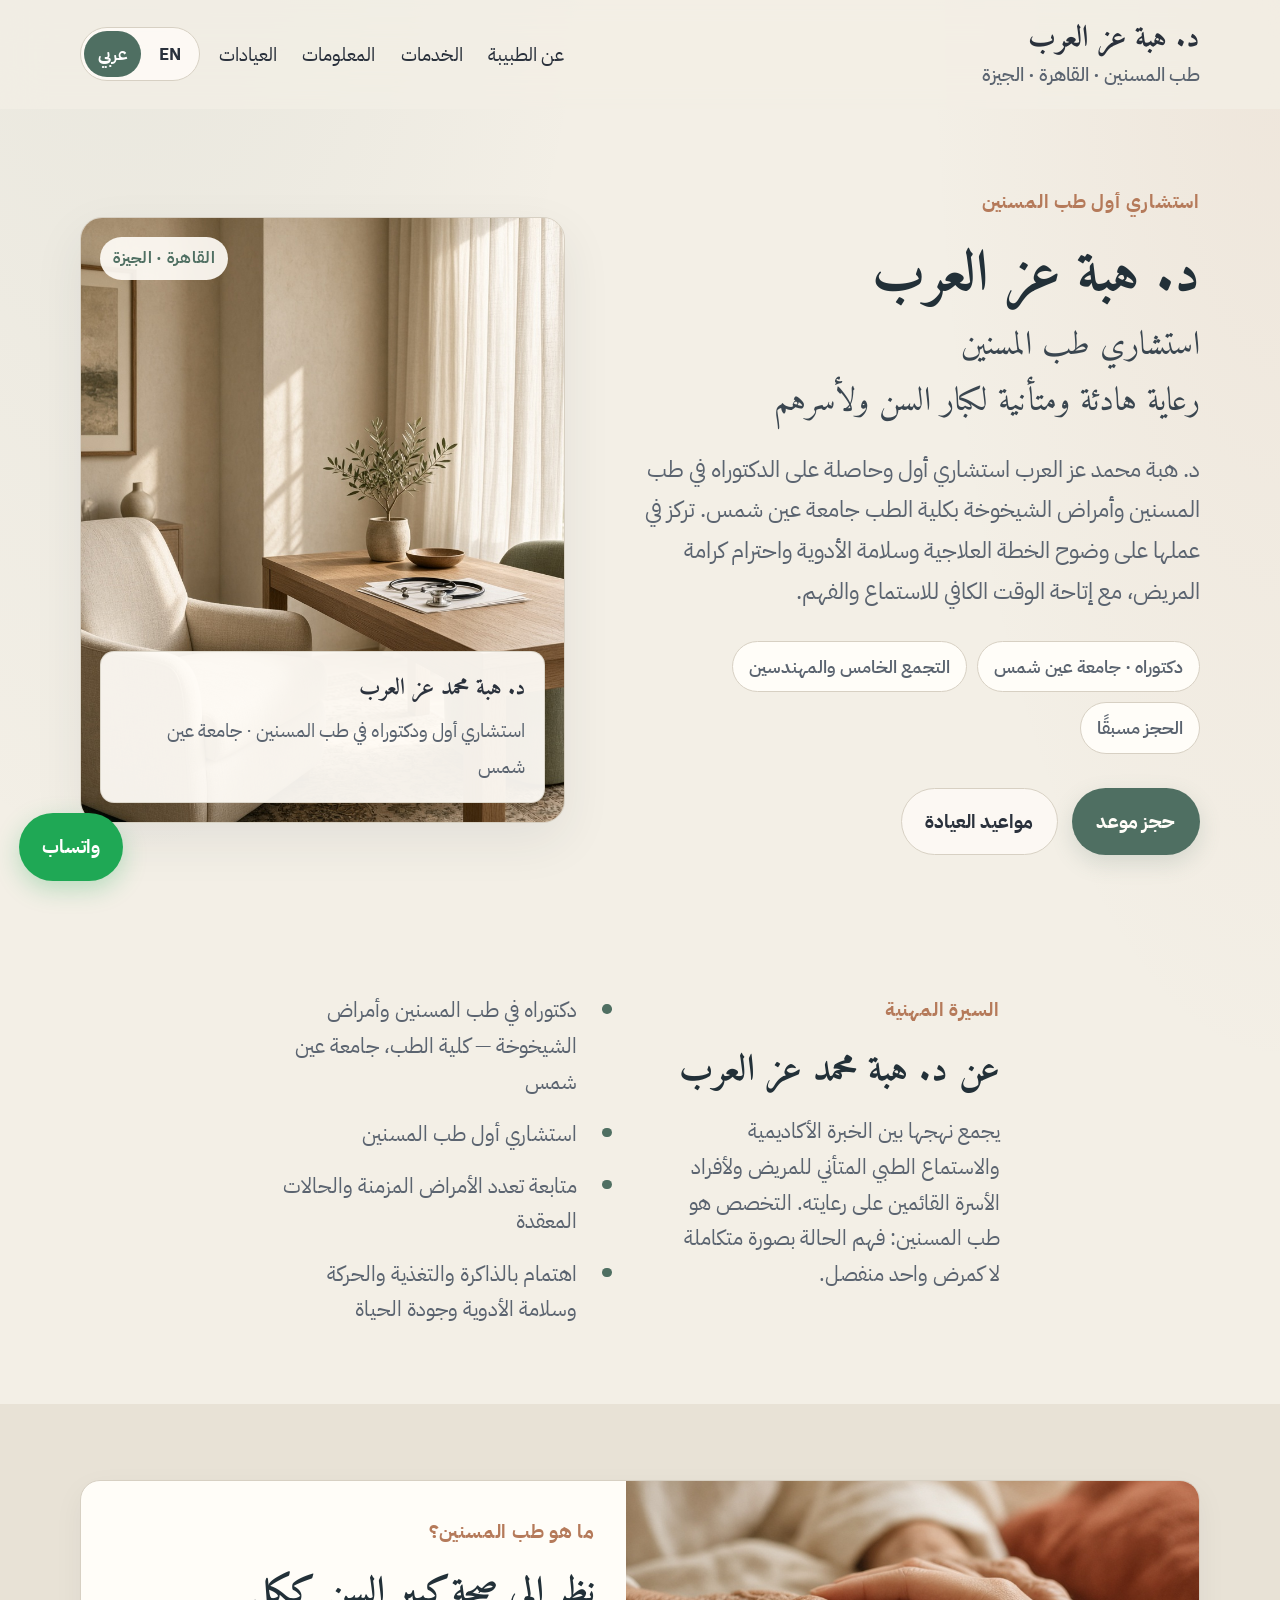
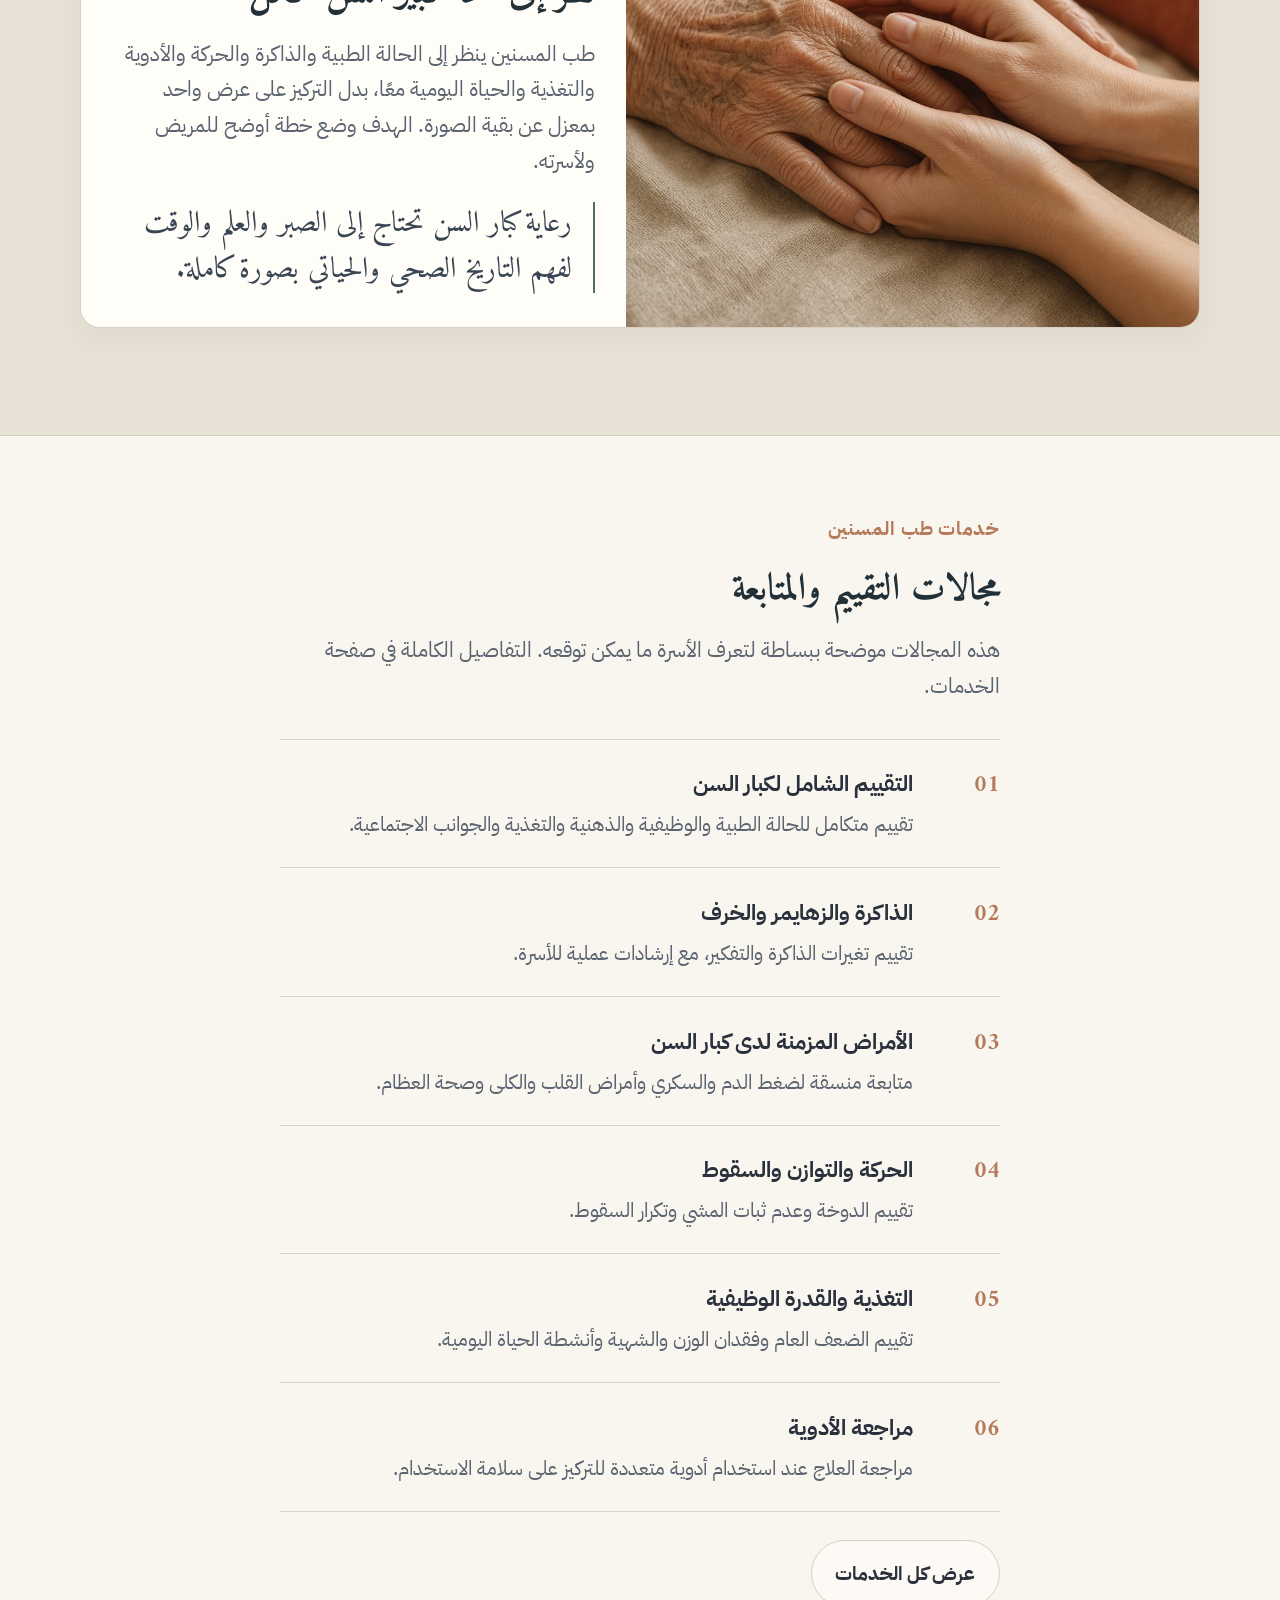
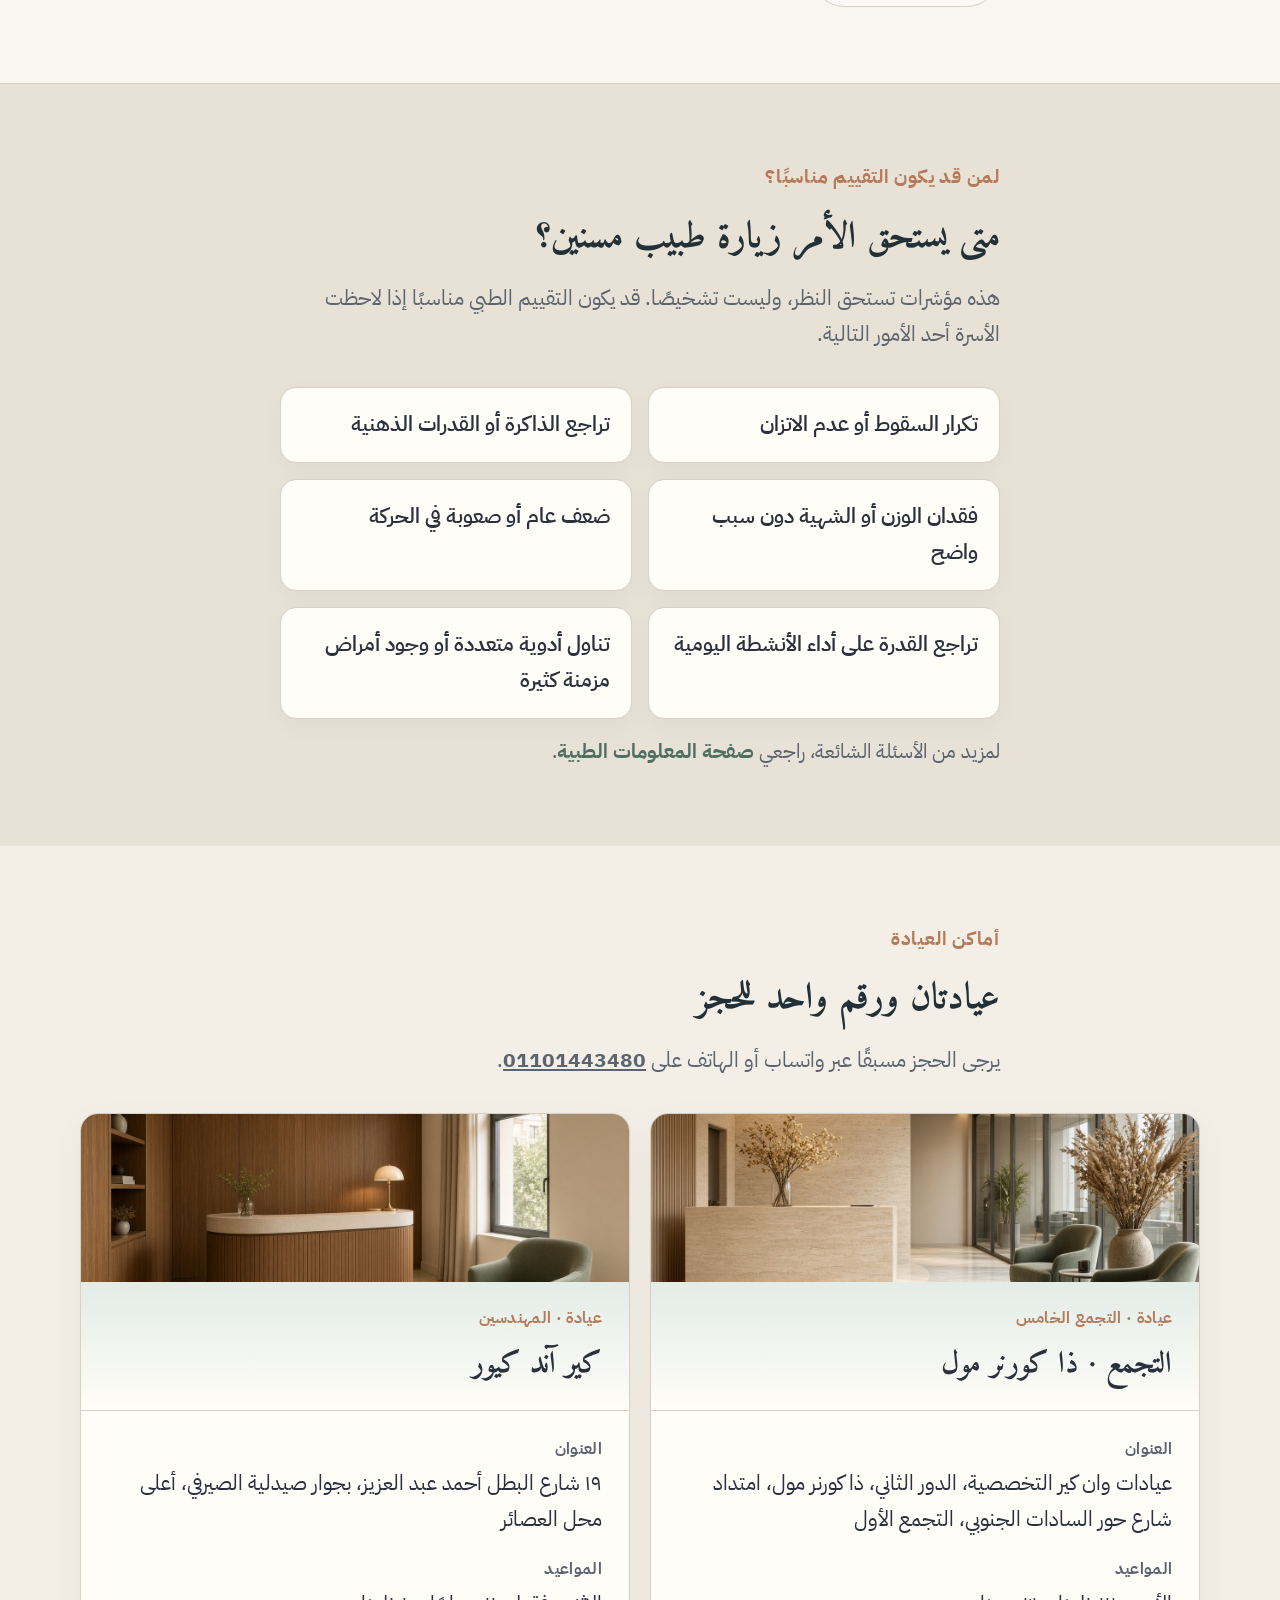
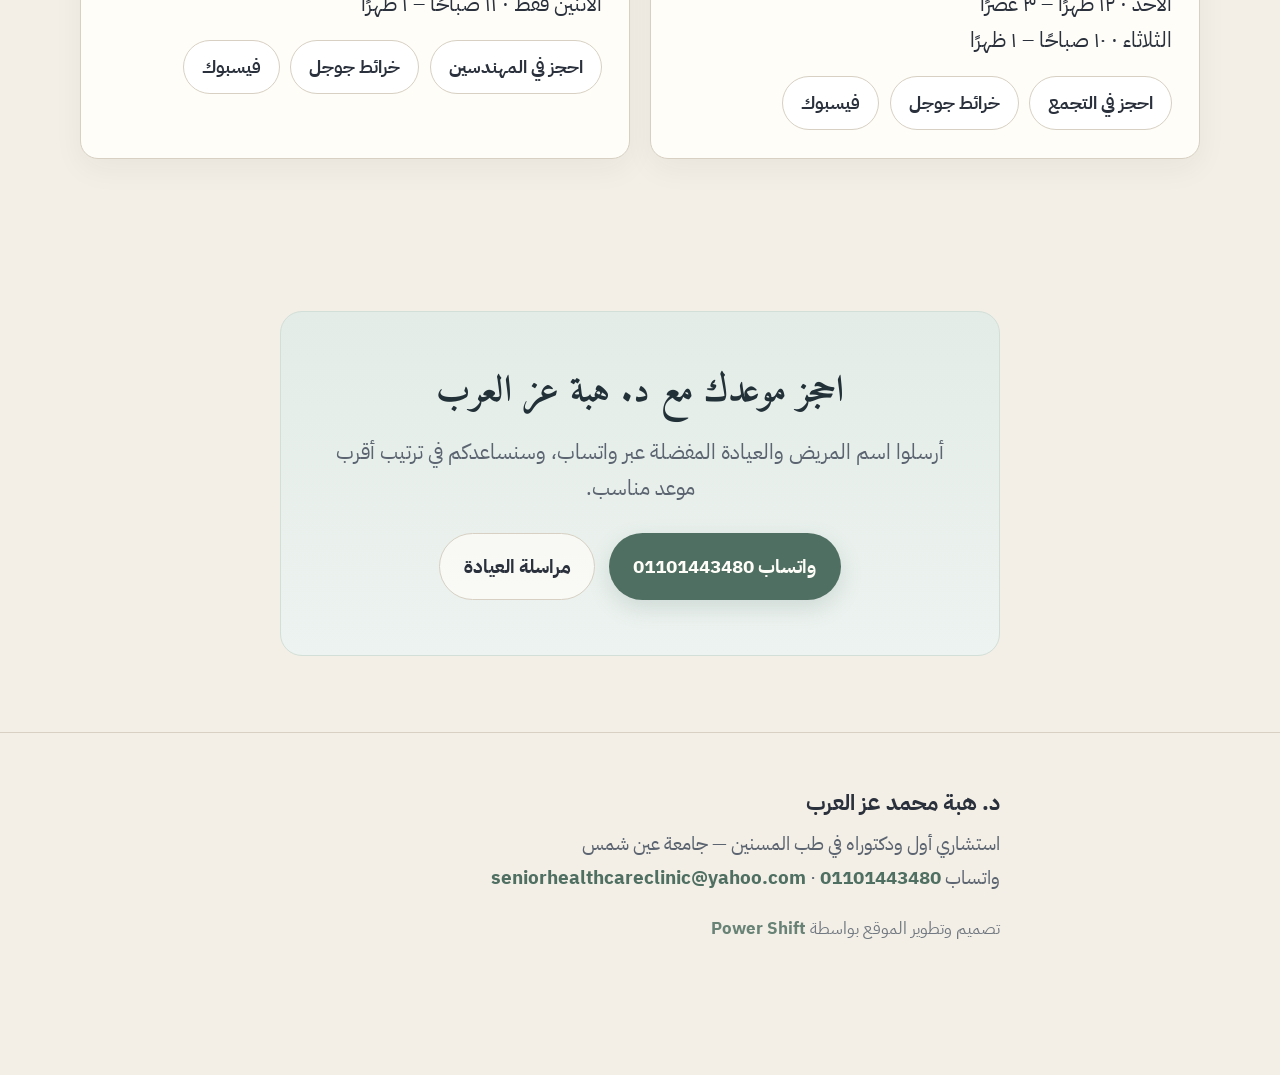
==== ar/index.html @ 5fad713e "Publish the bilingual clinic site as six crawlable pages. Arabic and English now have separate URLs," ====
<!DOCTYPE html>
<html lang="ar" dir="rtl">
<head>
  <meta charset="utf-8" />
  <meta name="viewport" content="width=device-width, initial-scale=1" />
  <meta name="theme-color" content="#F3EFE6" />
  <title>د. هبة عز العرب | استشاري طب المسنين</title>
  <meta name="description" content="د. هبة محمد عز العرب، استشاري أول طب المسنين وحاصلة على الدكتوراه من كلية الطب جامعة عين شمس. تقييم ورعاية لكبار السن في التجمع الخامس والمهندسين." />
  <meta name="author" content="د. هبة محمد عز العرب" />
  <meta name="robots" content="index, follow, max-image-preview:large" />
  <link rel="canonical" href="https://www.drhebaezz.com/ar/" />
  <link rel="alternate" hreflang="ar" href="https://www.drhebaezz.com/ar/" />
  <link rel="alternate" hreflang="en" href="https://www.drhebaezz.com/en/" />
  <link rel="alternate" hreflang="x-default" href="https://www.drhebaezz.com/ar/" />
  <link rel="icon" href="/favicon.svg" type="image/svg+xml" />
  <meta property="og:site_name" content="د. هبة عز العرب | طب المسنين" />
  <meta property="og:title" content="د. هبة عز العرب | استشاري طب المسنين" />
  <meta property="og:description" content="استشاري أول طب المسنين. عيادات في التجمع الخامس والمهندسين. الحجز عبر واتساب." />
  <meta property="og:type" content="profile" />
  <meta property="og:url" content="https://www.drhebaezz.com/ar/" />
  <meta property="og:image" content="https://www.drhebaezz.com/images/hero-consultation.jpg" />
  <meta property="og:image:alt" content="عيادة د. هبة عز العرب لطب المسنين" />
  <meta property="og:locale" content="ar_EG" />
  <meta property="og:locale:alternate" content="en_GB" />
  <meta name="twitter:card" content="summary_large_image" />
  <meta name="twitter:title" content="د. هبة عز العرب | استشاري طب المسنين" />
  <meta name="twitter:description" content="استشاري أول طب المسنين. عيادات في التجمع الخامس والمهندسين." />
  <meta name="twitter:image" content="https://www.drhebaezz.com/images/hero-consultation.jpg" />
  <link rel="preconnect" href="https://fonts.googleapis.com" />
  <link rel="preconnect" href="https://fonts.gstatic.com" crossorigin />
  <link href="https://fonts.googleapis.com/css2?family=Amiri:wght@400;700&family=Fraunces:opsz,wght@9..144,500;9..144,600&family=IBM+Plex+Sans+Arabic:wght@400;500;600;700&family=Source+Sans+3:wght@400;500;600;700&display=swap" rel="stylesheet" />
  <link rel="stylesheet" href="/css/styles.css" />
  <script type="application/ld+json">
  {
    "@context": "https://schema.org",
    "@graph": [
      {
        "@type": "WebSite",
        "@id": "https://www.drhebaezz.com/#website",
        "url": "https://www.drhebaezz.com/ar/",
        "name": "د. هبة محمد عز العرب",
        "inLanguage": "ar",
        "description": "الموقع الرسمي لد. هبة محمد عز العرب، استشاري أول طب المسنين."
      },
      {
        "@type": ["Person", "Physician"],
        "@id": "https://www.drhebaezz.com/#physician",
        "url": "https://www.drhebaezz.com/ar/",
        "name": "د. هبة محمد عز العرب",
        "alternateName": ["د. هبة عز العرب", "Dr. Heba Mohamed Ezz El-Arab"],
        "honorificPrefix": "د.",
        "jobTitle": "استشاري أول طب المسنين",
        "medicalSpecialty": "http://schema.org/Geriatric",
        "description": "استشاري أول وحاصلة على الدكتوراه في طب المسنين وأمراض الشيخوخة، كلية الطب جامعة عين شمس.",
        "email": "seniorhealthcareclinic@yahoo.com",
        "telephone": "+201101443480",
        "image": "https://www.drhebaezz.com/images/hero-consultation.jpg",
        "sameAs": ["https://www.facebook.com/share/1HqYyXqe9i/"],
        "alumniOf": { "@type": "CollegeOrUniversity", "name": "كلية الطب، جامعة عين شمس" },
        "worksFor": { "@id": "https://www.drhebaezz.com/#clinic" }
      },
      {
        "@type": "MedicalClinic",
        "@id": "https://www.drhebaezz.com/#clinic",
        "url": "https://www.drhebaezz.com/ar/",
        "name": "د. هبة محمد عز العرب — طب المسنين",
        "medicalSpecialty": "http://schema.org/Geriatric",
        "email": "seniorhealthcareclinic@yahoo.com",
        "telephone": "+201101443480",
        "image": "https://www.drhebaezz.com/images/hero-consultation.jpg",
        "employee": { "@id": "https://www.drhebaezz.com/#physician" },
        "address": [
          {
            "@type": "PostalAddress",
            "streetAddress": "عيادات وان كير التخصصية، الدور الثاني، ذا كورنر مول، امتداد شارع حور السادات الجنوبي، التجمع الأول",
            "addressLocality": "التجمع الخامس",
            "addressRegion": "القاهرة",
            "addressCountry": "EG"
          },
          {
            "@type": "PostalAddress",
            "streetAddress": "١٩ شارع البطل أحمد عبد العزيز",
            "addressLocality": "المهندسين",
            "addressRegion": "الجيزة",
            "addressCountry": "EG"
          }
        ]
      }
    ]
  }
  </script>
</head>
<body>
  <a class="skip" href="#main">تخطي إلى المحتوى</a>

  <header class="top">
    <div class="wrap top-inner">
      <a class="logo" href="/ar/">
        <strong class="logo-ar">د. هبة عز العرب</strong>
        <span class="logo-sub logo-sub-ar">طب المسنين · القاهرة · الجيزة</span>
      </a>
      <nav class="nav" id="site-nav" aria-label="التنقل الرئيسي">
        <a href="/ar/#about">عن الطبيبة</a>
        <a href="/ar/services/">الخدمات</a>
        <a href="/ar/resources/">المعلومات</a>
        <a href="/ar/#clinics">العيادات</a>
      </nav>
      <div class="header-tools">
        <div class="lang-switch" role="navigation" aria-label="اللغة">
          <a href="/en/" hreflang="en">EN</a>
          <a href="/ar/" hreflang="ar" aria-current="page">عربي</a>
        </div>
        <button class="nav-toggle" type="button" aria-expanded="false" aria-controls="site-nav" aria-label="القائمة">
          <span></span>
        </button>
      </div>
    </div>
  </header>

  <main id="main">
    <section class="hero" id="top">
      <div class="wrap hero-grid">
        <div class="hero-copy">
          <p class="kicker">استشاري أول طب المسنين</p>
          <h1>د. هبة عز العرب<span class="h1-sub">استشاري طب المسنين</span></h1>
          <p class="hero-tagline">رعاية هادئة ومتأنية لكبار السن ولأسرهم</p>
          <p class="lead">د. هبة محمد عز العرب استشاري أول وحاصلة على الدكتوراه في طب المسنين وأمراض الشيخوخة بكلية الطب جامعة عين شمس. تركز في عملها على وضوح الخطة العلاجية وسلامة الأدوية واحترام كرامة المريض، مع إتاحة الوقت الكافي للاستماع والفهم.</p>
          <ul class="hero-meta">
            <li>دكتوراه · جامعة عين شمس</li>
            <li>التجمع الخامس والمهندسين</li>
            <li>الحجز مسبقًا</li>
          </ul>
          <div class="actions">
            <a class="btn btn-primary" href="https://wa.me/201101443480" target="_blank" rel="noopener">حجز موعد</a>
            <a class="btn btn-secondary" href="/ar/#clinics">مواعيد العيادة</a>
          </div>
        </div>
        <figure class="hero-photo">
          <img src="/images/hero-consultation.jpg" width="900" height="1200" alt="غرفة استشارة هادئة في عيادة طب المسنين" />
          <span class="photo-badge">القاهرة · الجيزة</span>
          <figcaption>
            <strong>د. هبة محمد عز العرب</strong>
            <span>استشاري أول ودكتوراه في طب المسنين · جامعة عين شمس</span>
          </figcaption>
        </figure>
      </div>
    </section>

    <section id="about">
      <div class="narrow split">
        <div>
          <p class="kicker">السيرة المهنية</p>
          <h2>عن د. هبة محمد عز العرب</h2>
          <p class="intro">يجمع نهجها بين الخبرة الأكاديمية والاستماع الطبي المتأني للمريض ولأفراد الأسرة القائمين على رعايته. التخصص هو طب المسنين: فهم الحالة بصورة متكاملة لا كمرض واحد منفصل.</p>
        </div>
        <ul class="list-check">
          <li>دكتوراه في طب المسنين وأمراض الشيخوخة — كلية الطب، جامعة عين شمس</li>
          <li>استشاري أول طب المسنين</li>
          <li>متابعة تعدد الأمراض المزمنة والحالات المعقدة</li>
          <li>اهتمام بالذاكرة والتغذية والحركة وسلامة الأدوية وجودة الحياة</li>
        </ul>
      </div>
    </section>

    <section class="band" id="what-is">
      <div class="wrap">
        <div class="moment">
          <img src="/images/care-hands.jpg" width="1280" height="720" alt="يدان لكبير سن تُمسكان بعناية" />
          <div class="moment-copy">
            <p class="kicker">ما هو طب المسنين؟</p>
            <h2>نظر إلى صحة كبير السن ككل</h2>
            <p class="intro">طب المسنين ينظر إلى الحالة الطبية والذاكرة والحركة والأدوية والتغذية والحياة اليومية معًا، بدل التركيز على عرض واحد بمعزل عن بقية الصورة. الهدف وضع خطة أوضح للمريض ولأسرته.</p>
            <p class="pull">رعاية كبار السن تحتاج إلى الصبر والعلم والوقت لفهم التاريخ الصحي والحياتي بصورة كاملة.</p>
          </div>
        </div>
      </div>
    </section>

    <section class="paper-band" id="services">
      <div class="narrow">
        <p class="kicker">خدمات طب المسنين</p>
        <h2>مجالات التقييم والمتابعة</h2>
        <p class="intro">هذه المجالات موضحة ببساطة لتعرف الأسرة ما يمكن توقعه. التفاصيل الكاملة في صفحة الخدمات.</p>
        <div class="services">
          <a class="svc svc-link" href="/ar/services/#assessment">
            <div class="svc-n">01</div>
            <div>
              <h3>التقييم الشامل لكبار السن</h3>
              <p>تقييم متكامل للحالة الطبية والوظيفية والذهنية والتغذية والجوانب الاجتماعية.</p>
            </div>
          </a>
          <a class="svc svc-link" href="/ar/services/#memory">
            <div class="svc-n">02</div>
            <div>
              <h3>الذاكرة والزهايمر والخرف</h3>
              <p>تقييم تغيرات الذاكرة والتفكير، مع إرشادات عملية للأسرة.</p>
            </div>
          </a>
          <a class="svc svc-link" href="/ar/services/#chronic">
            <div class="svc-n">03</div>
            <div>
              <h3>الأمراض المزمنة لدى كبار السن</h3>
              <p>متابعة منسقة لضغط الدم والسكري وأمراض القلب والكلى وصحة العظام.</p>
            </div>
          </a>
          <a class="svc svc-link" href="/ar/services/#falls">
            <div class="svc-n">04</div>
            <div>
              <h3>الحركة والتوازن والسقوط</h3>
              <p>تقييم الدوخة وعدم ثبات المشي وتكرار السقوط.</p>
            </div>
          </a>
          <a class="svc svc-link" href="/ar/services/#nutrition">
            <div class="svc-n">05</div>
            <div>
              <h3>التغذية والقدرة الوظيفية</h3>
              <p>تقييم الضعف العام وفقدان الوزن والشهية وأنشطة الحياة اليومية.</p>
            </div>
          </a>
          <a class="svc svc-link" href="/ar/services/#medication">
            <div class="svc-n">06</div>
            <div>
              <h3>مراجعة الأدوية</h3>
              <p>مراجعة العلاج عند استخدام أدوية متعددة للتركيز على سلامة الاستخدام.</p>
            </div>
          </a>
        </div>
        <div class="actions" style="margin-top:1.5rem">
          <a class="btn btn-secondary" href="/ar/services/">عرض كل الخدمات</a>
        </div>
      </div>
    </section>

    <section class="band" id="who">
      <div class="narrow">
        <p class="kicker">لمن قد يكون التقييم مناسبًا؟</p>
        <h2>متى يستحق الأمر زيارة طبيب مسنين؟</h2>
        <p class="intro">هذه مؤشرات تستحق النظر، وليست تشخيصًا. قد يكون التقييم الطبي مناسبًا إذا لاحظت الأسرة أحد الأمور التالية.</p>
        <div class="signs">
          <div class="sign">تكرار السقوط أو عدم الاتزان</div>
          <div class="sign">تراجع الذاكرة أو القدرات الذهنية</div>
          <div class="sign">فقدان الوزن أو الشهية دون سبب واضح</div>
          <div class="sign">ضعف عام أو صعوبة في الحركة</div>
          <div class="sign">تراجع القدرة على أداء الأنشطة اليومية</div>
          <div class="sign">تناول أدوية متعددة أو وجود أمراض مزمنة كثيرة</div>
        </div>
        <p class="inline-note">لمزيد من الأسئلة الشائعة، راجعي <a href="/ar/resources/">صفحة المعلومات الطبية</a>.</p>
      </div>
    </section>

    <section id="clinics">
      <div class="wrap">
        <div class="narrow" style="margin-bottom:1.75rem">
          <p class="kicker">أماكن العيادة</p>
          <h2>عيادتان ورقم واحد للحجز</h2>
          <p class="intro">يرجى الحجز مسبقًا عبر واتساب أو الهاتف على <strong><a href="tel:+201101443480">01101443480</a></strong>.</p>
        </div>
        <div class="clinics">
          <article class="clinic">
            <div class="clinic-photo">
              <img src="/images/clinic-newcairo.jpg" width="1280" height="720" alt="عيادة التجمع الخامس" />
            </div>
            <div class="clinic-head">
              <p class="where">عيادة · التجمع الخامس</p>
              <h3>التجمع · ذا كورنر مول</h3>
            </div>
            <div class="clinic-body">
              <p class="label">العنوان</p>
              <p class="val">عيادات وان كير التخصصية، الدور الثاني، ذا كورنر مول، امتداد شارع حور السادات الجنوبي، التجمع الأول</p>
              <p class="label">المواعيد</p>
              <p class="val">الأحد · ١٢ ظهرًا – ٣ عصرًا<br>الثلاثاء · ١٠ صباحًا – ١ ظهرًا</p>
              <div class="clinic-links">
                <a href="https://wa.me/201101443480?text=%D9%85%D8%B1%D8%AD%D8%A8%D8%A7%D9%8B%20%D8%AF.%20%D9%87%D8%A8%D8%A9%D8%8C%20%D8%A3%D8%B1%D8%BA%D8%A8%20%D9%81%D9%8A%20%D8%A7%D9%84%D8%AD%D8%AC%D8%B2%20%D9%81%D9%8A%20%D8%B9%D9%8A%D8%A7%D8%AF%D8%A9%20%D8%A7%D9%84%D8%AA%D8%AC%D9%85%D8%B9." target="_blank" rel="noopener">احجز في التجمع</a>
                <a href="https://maps.app.goo.gl/hovAf8HHcQadCJvp6?g_st=awb" target="_blank" rel="noopener">خرائط جوجل</a>
                <a href="https://www.facebook.com/share/1HqYyXqe9i/" target="_blank" rel="noopener">فيسبوك</a>
              </div>
            </div>
          </article>
          <article class="clinic">
            <div class="clinic-photo">
              <img src="/images/clinic-mohandessin.jpg" width="1280" height="720" alt="عيادة المهندسين" />
            </div>
            <div class="clinic-head">
              <p class="where">عيادة · المهندسين</p>
              <h3>كير آند كيور</h3>
            </div>
            <div class="clinic-body">
              <p class="label">العنوان</p>
              <p class="val">١٩ شارع البطل أحمد عبد العزيز، بجوار صيدلية الصيرفي، أعلى محل العصائر</p>
              <p class="label">المواعيد</p>
              <p class="val">الاثنين فقط · ١١ صباحًا – ١ ظهرًا</p>
              <div class="clinic-links">
                <a href="https://wa.me/201101443480?text=%D9%85%D8%B1%D8%AD%D8%A8%D8%A7%D9%8B%20%D8%AF.%20%D9%87%D8%A8%D8%A9%D8%8C%20%D8%A3%D8%B1%D8%BA%D8%A8%20%D9%81%D9%8A%20%D8%A7%D9%84%D8%AD%D8%AC%D8%B2%20%D9%81%D9%8A%20%D8%B9%D9%8A%D8%A7%D8%AF%D8%A9%20%D8%A7%D9%84%D9%85%D9%87%D9%86%D8%AF%D8%B3%D9%8A%D9%86." target="_blank" rel="noopener">احجز في المهندسين</a>
                <a href="https://maps.app.goo.gl/E9ochEvF8QmbEfkg7?g_st=awb" target="_blank" rel="noopener">خرائط جوجل</a>
                <a href="https://www.facebook.com/share/1HqYyXqe9i/" target="_blank" rel="noopener">فيسبوك</a>
              </div>
            </div>
          </article>
        </div>
      </div>
    </section>

    <section>
      <div class="narrow">
        <div class="cta">
          <h2>احجز موعدك مع د. هبة عز العرب</h2>
          <p>أرسلوا اسم المريض والعيادة المفضلة عبر واتساب، وسنساعدكم في ترتيب أقرب موعد مناسب.</p>
          <div class="actions">
            <a class="btn btn-primary" href="https://wa.me/201101443480" target="_blank" rel="noopener">واتساب 01101443480</a>
            <a class="btn btn-secondary" href="mailto:seniorhealthcareclinic@yahoo.com">مراسلة العيادة</a>
          </div>
        </div>
      </div>
    </section>
  </main>

  <footer class="footer">
    <div class="narrow">
      <strong>د. هبة محمد عز العرب</strong>
      <span>استشاري أول ودكتوراه في طب المسنين — جامعة عين شمس</span><br />
      واتساب <a href="tel:+201101443480">01101443480</a>
      · <a href="mailto:seniorhealthcareclinic@yahoo.com">seniorhealthcareclinic@yahoo.com</a>
      <p class="ps">تصميم وتطوير الموقع بواسطة <a href="https://www.powershift.space" target="_blank" rel="noopener">Power Shift</a></p>
    </div>
  </footer>

  <a class="wa" href="https://wa.me/201101443480" target="_blank" rel="noopener">واتساب</a>
  <script src="/js/site.js"></script>
</body>
</html>
---- css/styles.css ----
:root {
  --bg: #f3efe6;
  --bg-2: #e8e2d6;
  --paper: #fffdf8;
  --ink: #2a313c;
  --muted: #5b6470;
  --line: #d7d0c3;
  --accent: #4f6f62;
  --accent-deep: #3d5850;
  --accent-soft: #e3ece7;
  --warm: #b57a5a;
  --warm-soft: #f3e6dc;
  --shadow: 0 18px 50px rgba(42, 49, 60, 0.08);
  --max: 720px;
  --wide: 1120px;
  --font: "Source Sans 3", "IBM Plex Sans Arabic", system-ui, sans-serif;
  --serif: "Fraunces", "Amiri", Georgia, serif;
  --radius: 22px;
}

html[lang="ar"] {
  --font: "IBM Plex Sans Arabic", "Source Sans 3", system-ui, sans-serif;
  --serif: "Amiri", "Fraunces", Georgia, serif;
}

*,
*::before,
*::after { box-sizing: border-box; }

html {
  scroll-behavior: smooth;
  scroll-padding-top: 108px;
  font-size: 118.75%;
}

@media (prefers-reduced-motion: reduce) {
  html { scroll-behavior: auto; }
  *, *::before, *::after {
    animation: none !important;
    transition: none !important;
  }
}

:focus-visible {
  outline: 3px solid var(--warm);
  outline-offset: 3px;
}

body {
  margin: 0;
  font-family: var(--font);
  color: var(--ink);
  background:
    radial-gradient(ellipse 80% 50% at 10% -10%, rgba(79, 111, 98, 0.09), transparent 50%),
    radial-gradient(ellipse 60% 40% at 100% 0%, rgba(181, 122, 90, 0.08), transparent 46%),
    var(--bg);
  line-height: 1.75;
  font-size: 1.08rem;
  -webkit-font-smoothing: antialiased;
}

html[dir="rtl"] body { text-align: right; }

a { color: inherit; }
img { max-width: 100%; display: block; }
button, summary { font: inherit; }

.skip {
  position: absolute;
  inset-inline-start: 1rem;
  top: -4rem;
  z-index: 80;
  background: var(--accent);
  color: var(--paper);
  padding: 0.7rem 1rem;
  border-radius: 999px;
  text-decoration: none;
}
.skip:focus { top: 1rem; }

.wrap {
  width: min(var(--wide), calc(100% - 2.5rem));
  margin-inline: auto;
}
.narrow {
  width: min(var(--max), calc(100% - 2.5rem));
  margin-inline: auto;
}

html[dir="ltr"] .t-ar,
html[dir="rtl"] .t-en { display: none !important; }

.top {
  position: sticky;
  top: 0;
  z-index: 40;
  background: rgba(243, 239, 230, 0.78);
  backdrop-filter: blur(20px) saturate(1.2);
  border-bottom: 1px solid transparent;
  transition: background 0.25s ease, border-color 0.25s ease, box-shadow 0.25s ease;
}
.top.is-scrolled {
  background: rgba(243, 239, 230, 0.94);
  border-bottom-color: rgba(79, 111, 98, 0.16);
  box-shadow: 0 10px 30px rgba(42, 49, 60, 0.06);
}

.top-inner {
  display: flex;
  align-items: center;
  gap: 1rem;
  min-height: 5.7rem;
  padding-block: 0.7rem;
}

.logo {
  display: flex;
  flex-direction: column;
  justify-content: center;
  align-items: flex-start;
  gap: 0.08rem;
  text-decoration: none;
  min-width: 0;
  flex: 1 1 auto;
  line-height: 1.2;
  text-align: start;
}

.logo-en,
.logo-ar,
.logo-sub {
  display: block;
  white-space: nowrap;
  overflow: hidden;
  text-overflow: ellipsis;
  max-width: 100%;
}

.logo-en {
  order: 1;
  font-family: "Fraunces", Georgia, serif;
  font-size: clamp(1.16rem, 2.15vw, 1.52rem);
  font-weight: 600;
  letter-spacing: -0.02em;
  color: var(--ink);
}

.logo-ar {
  order: 2;
  font-family: "Amiri", Georgia, serif;
  font-size: clamp(1.26rem, 2.35vw, 1.66rem);
  font-weight: 700;
  letter-spacing: 0;
  line-height: 1.35;
  color: var(--ink);
}

.logo-sub {
  color: var(--muted);
  font-weight: 500;
}

.logo-sub-en {
  order: 3;
  font-family: "Source Sans 3", system-ui, sans-serif;
  font-size: clamp(0.84rem, 1.45vw, 0.98rem);
  margin-top: 0.18rem;
}

.logo-sub-ar {
  order: 4;
  font-family: "IBM Plex Sans Arabic", "Source Sans 3", system-ui, sans-serif;
  font-size: clamp(0.88rem, 1.5vw, 1.02rem);
  line-height: 1.45;
}

.nav {
  display: flex;
  align-items: center;
  gap: 1.35rem;
  margin-inline-start: auto;
}

.nav a {
  position: relative;
  text-decoration: none;
  font-size: 1rem;
  padding-block: 0.2rem;
  transition: color 0.22s ease;
}
.nav a::after {
  content: "";
  position: absolute;
  inset-inline: 0;
  bottom: -0.35rem;
  height: 2px;
  background: var(--accent);
  transform: scaleX(0);
  transform-origin: center;
  transition: transform 0.22s ease;
}
.nav a:hover,
.nav a:focus-visible { color: var(--ink); }
.nav a:hover::after,
.nav a:focus-visible::after { transform: scaleX(1); }

.header-tools {
  display: flex;
  align-items: center;
  gap: 0.65rem;
  flex-shrink: 0;
}

.lang-switch {
  display: flex;
  gap: 0.15rem;
  padding: 0.18rem;
  border: 1px solid var(--line);
  background: rgba(255, 253, 248, 0.8);
  border-radius: 999px;
}

.lang-switch a,
.lang-switch button {
  border: 0;
  background: transparent;
  color: var(--ink);
  border-radius: 999px;
  min-width: 2.7rem;
  min-height: 2.4rem;
  padding: 0.35rem 0.7rem;
  font-weight: 700;
  font-size: 0.88rem;
  cursor: pointer;
  text-decoration: none;
  display: inline-flex;
  align-items: center;
  justify-content: center;
  transition: background 0.2s ease, color 0.2s ease, transform 0.2s ease;
}

.lang-switch a[aria-current="page"],
.lang-switch button[aria-pressed="true"] {
  background: var(--accent);
  color: white;
}

.nav a.is-current { color: var(--accent-deep); }
.nav a.is-current::after { transform: scaleX(1); }

.book,
.btn {
  display: inline-flex;
  align-items: center;
  justify-content: center;
  text-decoration: none;
  font-weight: 650;
  font-size: 1.02rem;
  padding: 0.82rem 1.25rem;
  border-radius: 999px;
  border: 1px solid transparent;
  min-height: 48px;
  transition: transform 0.22s ease, background 0.22s ease, box-shadow 0.22s ease, border-color 0.22s ease;
}

.book,
.btn-primary {
  background: var(--accent);
  color: var(--paper);
  box-shadow: 0 8px 22px rgba(79, 111, 98, 0.18);
}
.book:hover,
.btn-primary:hover {
  background: var(--accent-deep);
  transform: translateY(-2px);
  box-shadow: 0 12px 28px rgba(79, 111, 98, 0.22);
}

.btn-secondary {
  background: rgba(255, 253, 248, 0.7);
  color: var(--ink);
  border-color: var(--line);
}
.btn-secondary:hover {
  border-color: var(--accent);
  transform: translateY(-2px);
}

.nav-toggle {
  display: none;
  width: 2.5rem;
  height: 2.5rem;
  border: 1px solid var(--line);
  border-radius: 10px;
  background: var(--paper);
  cursor: pointer;
  padding: 0;
}
.nav-toggle span,
.nav-toggle span::before,
.nav-toggle span::after {
  display: block;
  width: 1.05rem;
  height: 2px;
  background: var(--ink);
  margin-inline: auto;
  position: relative;
}
.nav-toggle span::before,
.nav-toggle span::after {
  content: "";
  position: absolute;
  inset-inline-start: 0;
}
.nav-toggle span::before { top: -6px; }
.nav-toggle span::after { top: 6px; }

.hero { padding: 4rem 0 3.25rem; }

.hero-grid {
  display: grid;
  gap: 2.5rem;
  align-items: center;
}

@media (min-width: 920px) {
  .hero-grid { grid-template-columns: 1.08fr 0.92fr; gap: 3.5rem; }
}

.kicker {
  font-size: 0.9rem;
  letter-spacing: 0.1em;
  text-transform: uppercase;
  color: var(--warm);
  font-weight: 700;
  margin: 0 0 1rem;
}

html[lang="ar"] .kicker {
  letter-spacing: 0.04em;
  font-size: 1.02rem;
}

.hero h1 {
  font-family: var(--serif);
  font-size: clamp(2.2rem, 4.5vw, 3.25rem);
  font-weight: 600;
  line-height: 1.2;
  letter-spacing: -0.03em;
  margin: 0 0 0.55rem;
  color: #223038;
}

html[lang="ar"] .hero h1 {
  letter-spacing: 0;
  line-height: 1.35;
}

.h1-sub {
  display: block;
  margin-top: 0.35rem;
  font-size: 0.58em;
  font-weight: 500;
  letter-spacing: 0;
  color: #3a4650;
}

.page-hero { padding: 2.4rem 0 1.4rem; }
.page-hero h1 { margin-bottom: 0.85rem; }
.crumbs {
  font-size: 0.95rem;
  color: var(--muted);
  margin: 0 0 1.1rem;
}
.crumbs a {
  color: var(--accent);
  font-weight: 650;
  text-decoration: none;
}
.crumbs span { color: var(--ink); }

.service-block {
  padding: 2.1rem 0;
  border-bottom: 1px solid var(--line);
}
.service-block:last-of-type { border-bottom: 0; }
.service-block h2 {
  font-size: clamp(1.45rem, 2.4vw, 1.95rem);
}
.service-block .actions { margin-top: 1.15rem; }
.inline-note {
  margin: 0.85rem 0 0;
  color: var(--muted);
  font-size: 1.04rem;
}
.inline-note a {
  color: var(--accent);
  font-weight: 650;
  text-decoration: none;
}

.svc-link {
  text-decoration: none;
  color: inherit;
}
.svc-link:hover h3 { color: var(--accent-deep); }

.hero-tagline {
  font-family: var(--serif);
  font-size: clamp(1.35rem, 2.6vw, 1.75rem);
  font-weight: 500;
  line-height: 1.4;
  letter-spacing: -0.02em;
  margin: 0 0 1.15rem;
  color: #3a4650;
}

html[lang="ar"] .hero-tagline {
  letter-spacing: 0;
  line-height: 1.5;
}

.visually-hidden {
  position: absolute;
  width: 1px;
  height: 1px;
  padding: 0;
  margin: -1px;
  overflow: hidden;
  clip: rect(0, 0, 0, 0);
  white-space: nowrap;
  border: 0;
}

.lead {
  font-size: 1.22rem;
  color: var(--muted);
  margin: 0 0 1.5rem;
  font-weight: 400;
  max-width: 40rem;
}

.hero-meta {
  display: flex;
  flex-wrap: wrap;
  gap: 0.5rem;
  margin: 0 0 1.8rem;
  padding: 0;
  list-style: none;
}

.hero-meta li {
  font-size: 0.95rem;
  color: var(--muted);
  background: var(--paper);
  border: 1px solid var(--line);
  padding: 0.48rem 0.85rem;
  border-radius: 999px;
  font-weight: 600;
}

.actions { display: flex; flex-wrap: wrap; gap: 0.7rem; }

.hero-photo {
  position: relative;
  margin: 0;
  border-radius: var(--radius);
  overflow: hidden;
  border: 1px solid var(--line);
  box-shadow: var(--shadow);
  aspect-ratio: 4 / 5;
  background: var(--bg-2);
}
.hero-photo img {
  width: 100%;
  height: 100%;
  object-fit: cover;
  transform: scale(1.02);
  transition: transform 1.1s ease;
}
.hero-photo:hover img { transform: scale(1.07); }
.photo-badge {
  position: absolute;
  top: 1rem;
  inset-inline-end: 1rem;
  font-size: 0.84rem;
  letter-spacing: 0.08em;
  text-transform: uppercase;
  background: rgba(255, 252, 247, 0.92);
  color: var(--accent);
  border-radius: 999px;
  padding: 0.4rem 0.7rem;
  font-weight: 700;
}
html[lang="ar"] .photo-badge { letter-spacing: 0.02em; }
.hero-photo figcaption {
  position: absolute;
  inset-inline: 1rem;
  bottom: 1rem;
  background: rgba(255, 252, 247, 0.94);
  border: 1px solid rgba(216, 210, 198, 0.8);
  border-radius: 14px;
  padding: 0.9rem 1rem;
}
.hero-photo figcaption strong {
  display: block;
  font-family: var(--serif);
  font-size: 1.22rem;
  margin-bottom: 0.2rem;
}
.hero-photo figcaption span {
  color: var(--muted);
  font-size: 1.02rem;
}

.moment {
  display: grid;
  gap: 0;
  border-radius: 20px;
  overflow: hidden;
  border: 1px solid var(--line);
  background: var(--paper);
  margin-bottom: 1.6rem;
  box-shadow: 0 10px 30px rgba(42, 49, 60, 0.05);
}
@media (min-width: 800px) {
  .moment { grid-template-columns: 1.05fr 1fr; }
}
.moment img {
  width: 100%;
  height: 100%;
  object-fit: cover;
  min-height: 280px;
  transition: transform 1.1s ease;
}
.moment:hover img { transform: scale(1.04); }
.moment-copy {
  padding: 1.8rem 1.65rem;
  display: flex;
  flex-direction: column;
  justify-content: center;
}
.moment-copy .intro { margin-bottom: 0; }
.moment-copy .pull { margin-top: 1.15rem; }

.clinic-photo {
  height: 168px;
  overflow: hidden;
  background: var(--bg-2);
}
.clinic-photo img {
  width: 100%;
  height: 100%;
  object-fit: cover;
  transition: transform 0.8s ease;
}
.clinic:hover .clinic-photo img { transform: scale(1.06); }

section { padding: 4rem 0; }
.band { background: var(--bg-2); }
.paper-band {
  background: rgba(255, 253, 248, 0.55);
  border-block: 1px solid var(--line);
}

h2 {
  font-family: var(--serif);
  font-size: clamp(1.78rem, 2.9vw, 2.35rem);
  font-weight: 600;
  letter-spacing: -0.02em;
  margin: 0 0 0.85rem;
  color: #223038;
}

html[lang="ar"] h2 { letter-spacing: 0; line-height: 1.4; }

.intro {
  color: var(--muted);
  max-width: 38rem;
  margin: 0 0 1.8rem;
}

.pull {
  font-family: var(--serif);
  font-size: clamp(1.32rem, 2.3vw, 1.68rem);
  line-height: 1.55;
  color: #3a4554;
  margin: 1.4rem 0 0;
  padding-inline-start: 1.1rem;
  border-inline-start: 2px solid var(--accent);
  font-weight: 500;
}

.split {
  display: grid;
  gap: 2rem;
}
@media (min-width: 800px) {
  .split {
    grid-template-columns: 1fr 1fr;
    gap: 3rem;
    align-items: start;
  }
}

.list-check {
  list-style: none;
  margin: 0;
  padding: 0;
  display: grid;
  gap: 0.85rem;
}
.list-check li {
  display: grid;
  grid-template-columns: 1.1rem 1fr;
  gap: 0.7rem;
  color: var(--muted);
}
.list-check li::before {
  content: "";
  width: 0.5rem;
  height: 0.5rem;
  margin-top: 0.6rem;
  border-radius: 50%;
  background: var(--accent);
}

.signs {
  display: grid;
  gap: 0.85rem;
  margin-top: 1.75rem;
}
@media (min-width: 720px) {
  .signs { grid-template-columns: 1fr 1fr; }
}

.sign {
  background: var(--paper);
  border: 1px solid var(--line);
  border-radius: 16px;
  padding: 1rem 1.1rem;
  color: var(--ink);
  font-size: 1.08rem;
  font-weight: 550;
  box-shadow: 0 8px 24px rgba(42, 49, 60, 0.04);
  transition: transform 0.25s ease, border-color 0.25s ease, box-shadow 0.25s ease;
}
.sign:hover {
  transform: translateY(-3px);
  border-color: rgba(79, 111, 98, 0.35);
  box-shadow: 0 14px 32px rgba(42, 49, 60, 0.08);
}

.services { display: grid; gap: 0; border-top: 1px solid var(--line); }
.svc {
  display: grid;
  gap: 0.3rem;
  padding: 1.3rem 0;
  border-bottom: 1px solid var(--line);
  transition: padding-inline-start 0.25s ease;
}
@media (min-width: 700px) {
  .svc { grid-template-columns: 3.4rem 1fr; gap: 1.2rem; align-items: start; }
}
.svc:hover { padding-inline-start: 0.4rem; }
.svc-n {
  font-family: var(--serif);
  color: var(--warm);
  font-size: 1.28rem;
  font-weight: 600;
}
.svc h3 {
  margin: 0 0 0.2rem;
  font-size: 1.18rem;
  font-family: var(--font);
}
.svc p {
  margin: 0;
  color: var(--muted);
  font-size: 1.06rem;
}

.clinics {
  display: grid;
  gap: 1.1rem;
}
@media (min-width: 800px) {
  .clinics { grid-template-columns: 1fr 1fr; }
}

.clinic {
  background: var(--paper);
  border: 1px solid var(--line);
  border-radius: 18px;
  overflow: hidden;
  box-shadow: 0 10px 30px rgba(42, 49, 60, 0.05);
  transition: transform 0.3s ease, box-shadow 0.3s ease;
}
.clinic:hover {
  transform: translateY(-4px);
  box-shadow: 0 18px 40px rgba(42, 49, 60, 0.1);
}

.clinic-head {
  padding: 1.2rem 1.4rem 1rem;
  background:
    linear-gradient(180deg, var(--accent-soft), rgba(255, 253, 248, 0));
  border-bottom: 1px solid var(--line);
}

.clinic .where {
  font-size: 0.86rem;
  letter-spacing: 0.08em;
  text-transform: uppercase;
  color: var(--warm);
  font-weight: 700;
  margin: 0 0 0.3rem;
}
html[lang="ar"] .clinic .where { letter-spacing: 0.02em; }

.clinic h3 {
  font-family: var(--serif);
  font-size: 1.58rem;
  margin: 0;
}

.clinic-body { padding: 1.25rem 1.4rem 1.45rem; }
.clinic .label {
  font-size: 0.86rem;
  color: var(--muted);
  margin: 0 0 0.15rem;
  text-transform: uppercase;
  letter-spacing: 0.05em;
  font-weight: 700;
}
html[lang="ar"] .clinic .label { letter-spacing: 0.02em; }
.clinic .val {
  margin: 0 0 0.9rem;
  font-size: 1.08rem;
}

.clinic-links {
  display: flex;
  flex-wrap: wrap;
  gap: 0.55rem;
}
.clinic-links a {
  display: inline-flex;
  align-items: center;
  justify-content: center;
  gap: 0.4rem;
  min-height: 48px;
  padding: 0.55rem 0.95rem;
  border: 1px solid var(--line);
  border-radius: 999px;
  background: #fff;
  color: var(--ink);
  font-size: 0.95rem;
  font-weight: 700;
  text-decoration: none;
  transition: transform 0.2s ease, border-color 0.2s ease, background 0.2s ease;
}
.clinic-links a:hover {
  border-color: var(--accent);
  transform: translateY(-1px);
  background: var(--accent-soft);
}

.reasons {
  display: grid;
  gap: 1.35rem;
}
@media (min-width: 800px) {
  .reasons { grid-template-columns: 1fr 1fr; gap: 1.6rem 2.4rem; }
}
.reason {
  padding: 0.2rem 0;
  transition: transform 0.25s ease;
}
.reason:hover { transform: translateX(4px); }
html[dir="rtl"] .reason:hover { transform: translateX(-4px); }
.reason h3 { margin: 0 0 0.3rem; font-size: 1.16rem; }
.reason p { margin: 0; color: var(--muted); font-size: 1.06rem; }

.faq { display: grid; gap: 0.55rem; }
.faq details {
  background: var(--paper);
  border: 1px solid var(--line);
  border-radius: 14px;
  transition: border-color 0.2s ease, box-shadow 0.2s ease;
}
.faq details[open] {
  border-color: rgba(79, 111, 98, 0.35);
  box-shadow: 0 10px 24px rgba(42, 49, 60, 0.05);
}
.faq summary {
  cursor: pointer;
  list-style: none;
  padding: 1.05rem 1.15rem;
  font-weight: 650;
  font-size: 1.08rem;
  display: flex;
  justify-content: space-between;
  gap: 1rem;
  min-height: 48px;
  align-items: center;
  transition: color 0.2s ease;
}
.faq summary::-webkit-details-marker { display: none; }
.faq summary::after {
  content: "+";
  color: var(--accent);
  font-weight: 400;
  transition: transform 0.25s ease;
}
.faq details[open] summary::after {
  content: "–";
  transform: rotate(180deg);
}
.faq .a {
  padding: 0 1.15rem 1.15rem;
  color: var(--muted);
  font-size: 1.06rem;
}

.cta {
  text-align: center;
  padding: 2.9rem 1.5rem;
  background: linear-gradient(180deg, var(--accent-soft), #edf3f0);
  border-radius: 22px;
  border: 1px solid #d2dfd8;
}
.cta .actions { justify-content: center; }
.cta p {
  margin: 0 auto 1.4rem;
  color: var(--muted);
  max-width: 32rem;
}

.footer {
  padding: 2.6rem 0 6rem;
  border-top: 1px solid var(--line);
  color: var(--muted);
  font-size: 1.02rem;
}
.footer strong {
  color: var(--ink);
  display: block;
  margin-bottom: 0.25rem;
  font-size: 1.18rem;
}
.footer a { color: var(--accent); font-weight: 650; text-decoration: none; }
.footer .ps { margin-top: 1rem; font-size: 0.9rem; opacity: 0.85; }

.wa {
  position: fixed;
  inset-inline-end: 1rem;
  bottom: calc(1rem + env(safe-area-inset-bottom));
  z-index: 30;
  background: #1fa855;
  color: #fff;
  text-decoration: none;
  font-weight: 700;
  font-size: 1.02rem;
  padding: 0.9rem 1.2rem;
  border-radius: 999px;
  box-shadow: 0 8px 24px rgba(31, 168, 85, 0.28);
  transition: transform 0.22s ease, box-shadow 0.22s ease;
  animation: wa-soft 3s ease-in-out infinite;
}
.wa:hover {
  transform: translateY(-3px);
  box-shadow: 0 14px 28px rgba(31, 168, 85, 0.38);
}

@media (max-width: 860px) {
  .header-tools { gap: 0.4rem; }
  .lang-switch { padding: 0.12rem; }
  .lang-switch a,
  .lang-switch button {
    min-width: 2.35rem;
    min-height: 2.2rem;
    padding: 0.28rem 0.48rem;
    font-size: 0.82rem;
  }
  .nav-toggle {
    width: 2.3rem;
    height: 2.3rem;
  }
  .nav-toggle { display: grid; place-items: center; }
  .nav {
    display: none;
    position: absolute;
    inset-inline: 0;
    top: 100%;
    background: rgba(243, 239, 230, 0.98);
    border-bottom: 1px solid var(--line);
    padding: 0.6rem 1.25rem 1rem;
    flex-direction: column;
    align-items: stretch;
    gap: 0;
  }
  .nav.is-open { display: flex; }
  .nav a {
    padding: 0.75rem 0;
    border-bottom: 1px solid var(--line);
  }
  .top { position: sticky; }
  .top-inner { position: relative; }
  .header-tools { margin-inline-start: auto; }
  .hero { padding: 2.3rem 0 2rem; }
  .wrap, .narrow { width: min(100% - 1.35rem, var(--wide)); }
  .clinic-links { display: grid; grid-template-columns: 1fr 1fr; }
}

@media (max-width: 520px) {
  .logo-en { font-size: 1.02rem; }
  .logo-ar { font-size: 1.12rem; }
  .logo-sub-en { font-size: 0.76rem; }
  .logo-sub-ar { font-size: 0.8rem; }
  .actions .btn { width: 100%; }
  .clinic-links { grid-template-columns: 1fr; }
  .signs { grid-template-columns: 1fr; }
}

@keyframes rise {
  from { opacity: 0; transform: translateY(12px); }
  to { opacity: 1; transform: none; }
}
@keyframes wa-soft {
  0%, 100% { box-shadow: 0 8px 24px rgba(31, 168, 85, 0.28); }
  50% { box-shadow: 0 8px 28px rgba(31, 168, 85, 0.42); }
}

.hero-copy > * {
  animation: rise 0.5s cubic-bezier(0.22, 1, 0.36, 1) both;
}
.hero-copy > *:nth-child(1) { animation-delay: 0.02s; }
.hero-copy > *:nth-child(2) { animation-delay: 0.06s; }
.hero-copy > *:nth-child(3) { animation-delay: 0.1s; }
.hero-copy > *:nth-child(4) { animation-delay: 0.14s; }
.hero-copy > *:nth-child(5) { animation-delay: 0.18s; }
.hero-photo { animation: rise 0.55s 0.08s cubic-bezier(0.22, 1, 0.36, 1) both; }

.reveal {
  opacity: 0;
  transform: translateY(14px);
  transition: opacity 0.5s cubic-bezier(0.22, 1, 0.36, 1), transform 0.5s cubic-bezier(0.22, 1, 0.36, 1);
}
.reveal.is-in {
  opacity: 1;
  transform: none;
}
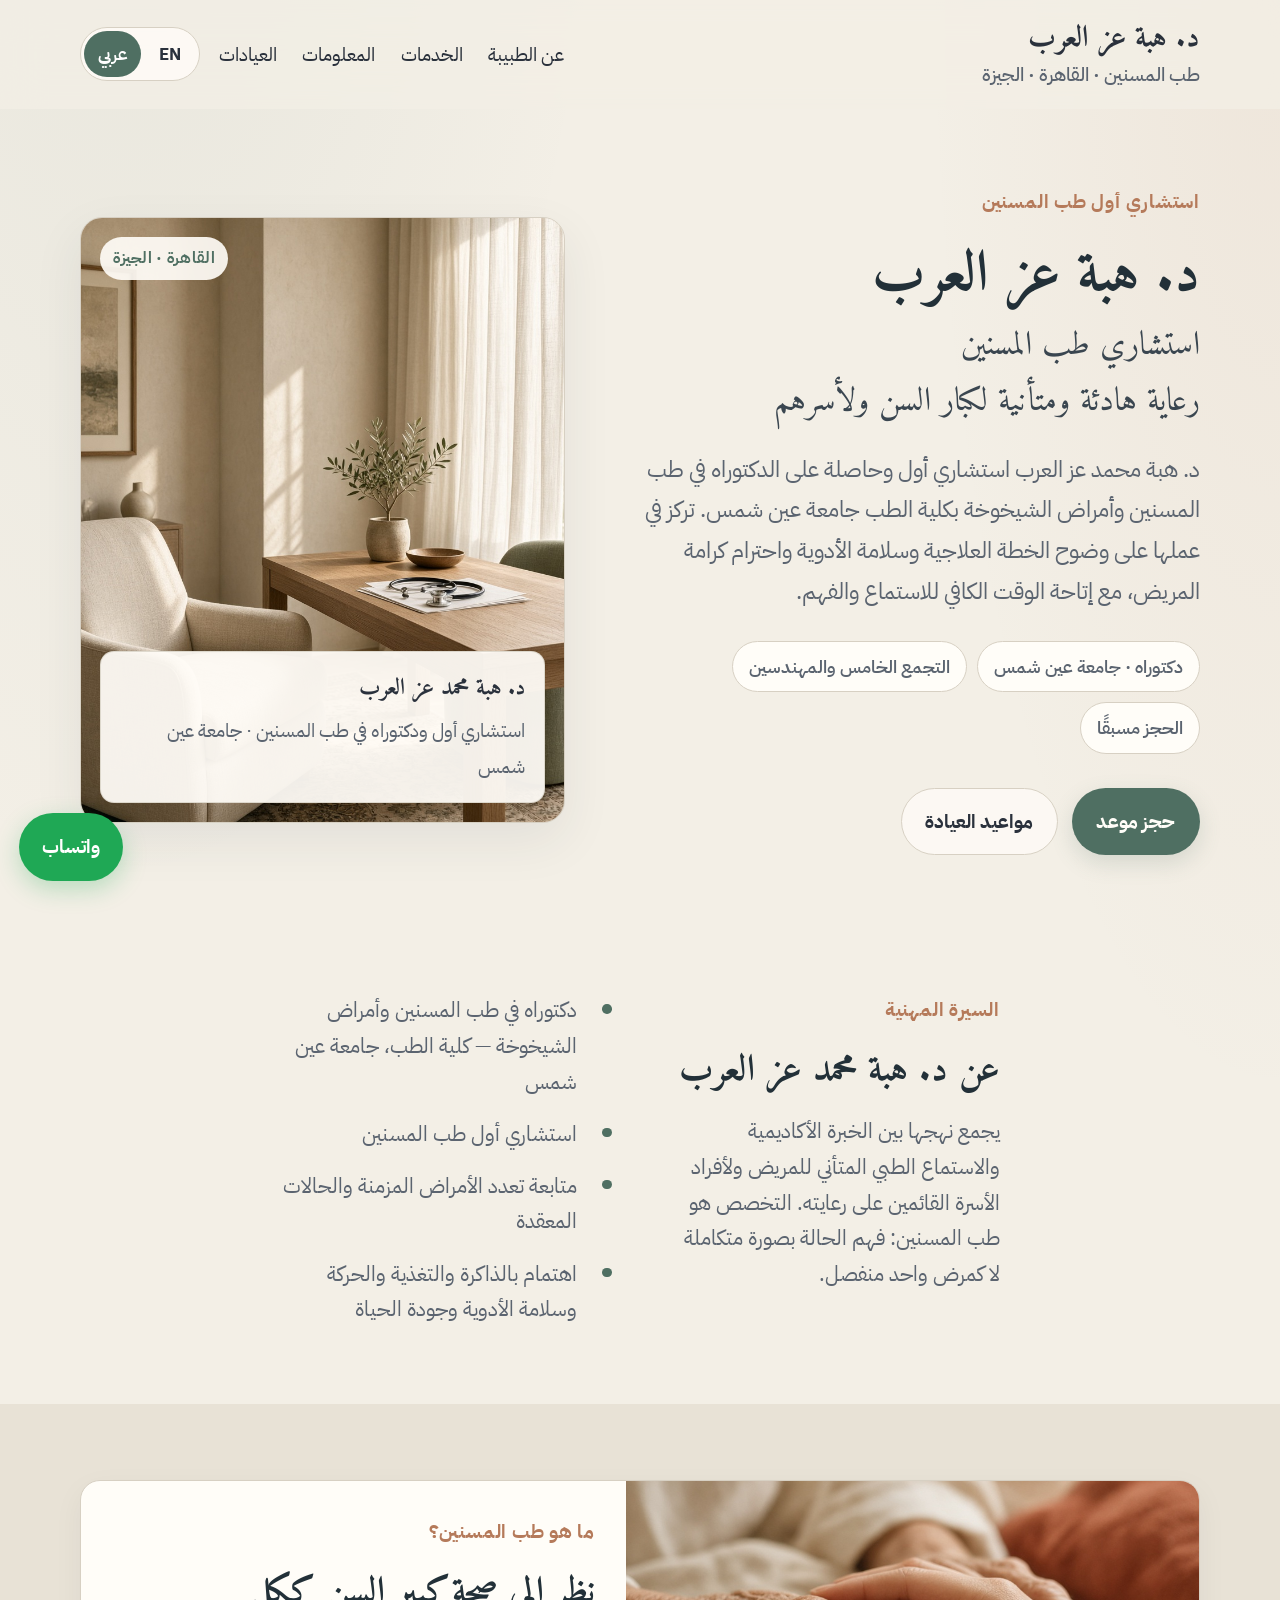
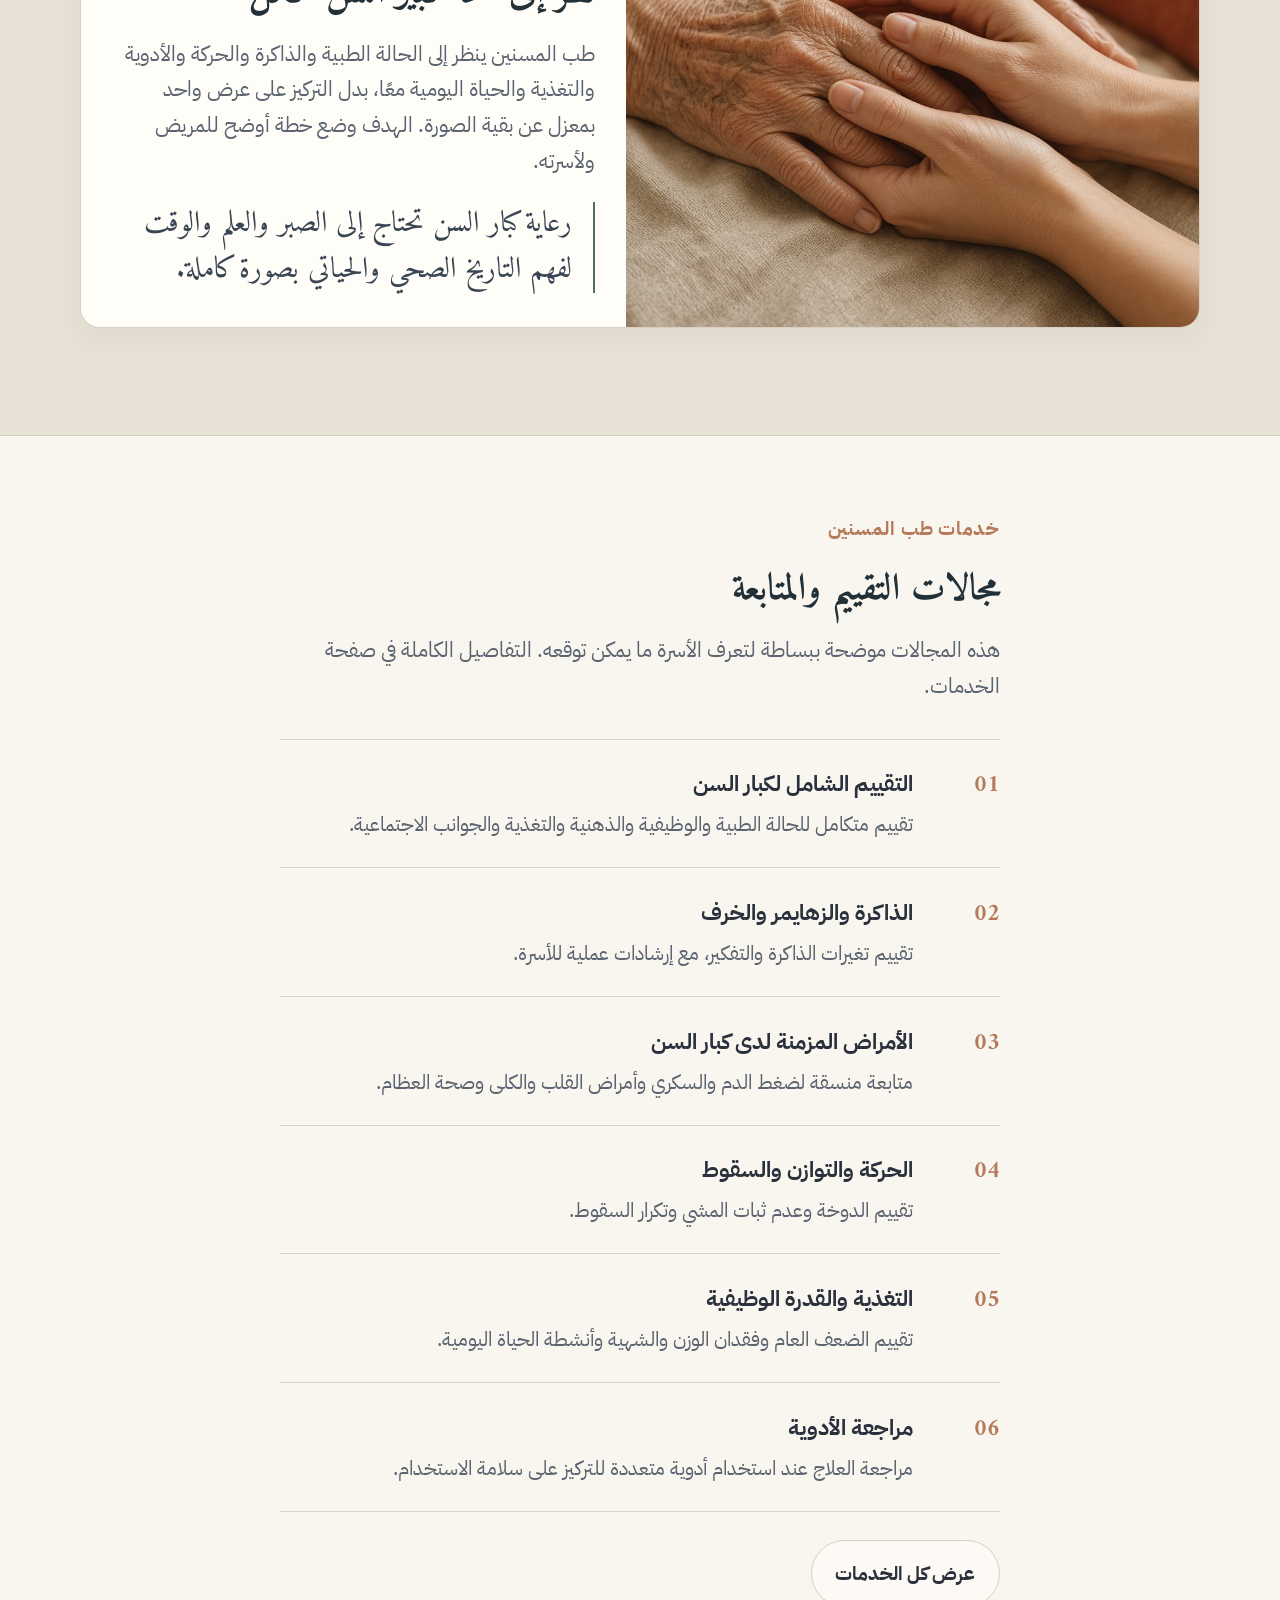
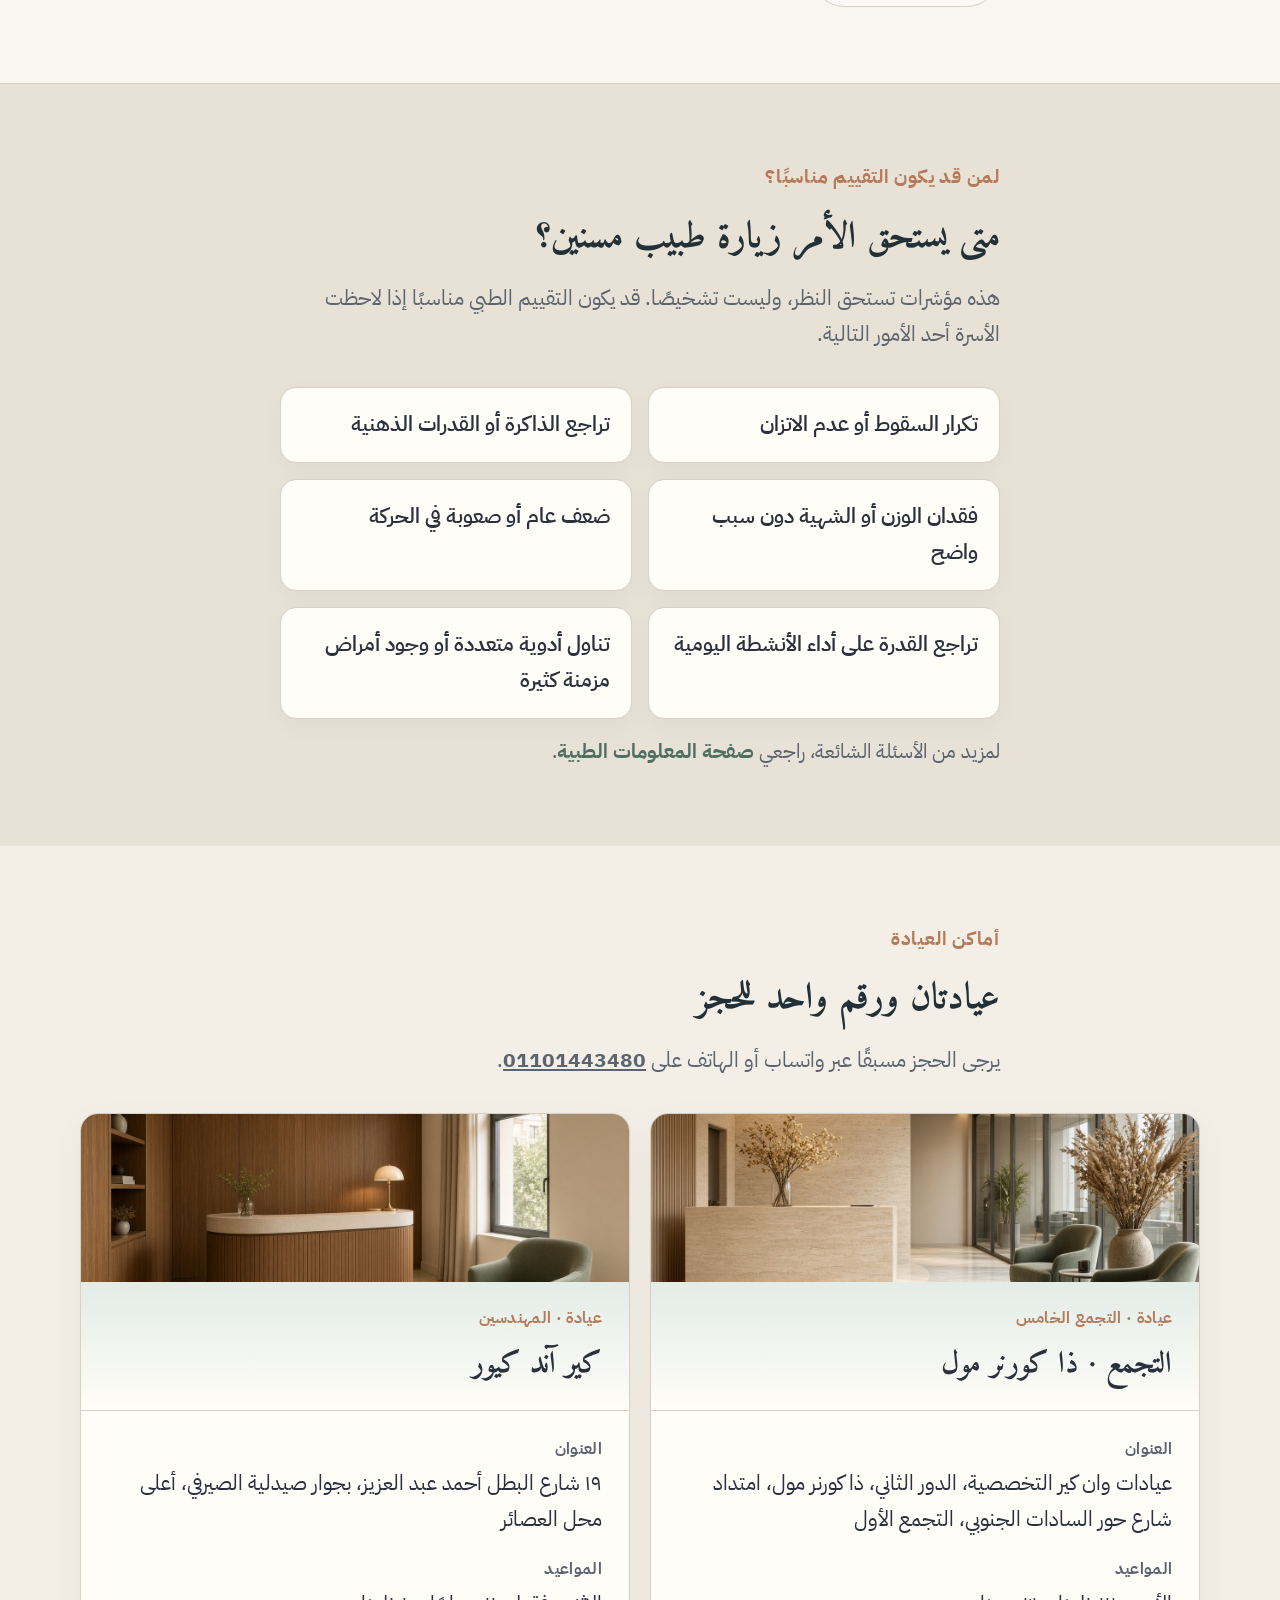
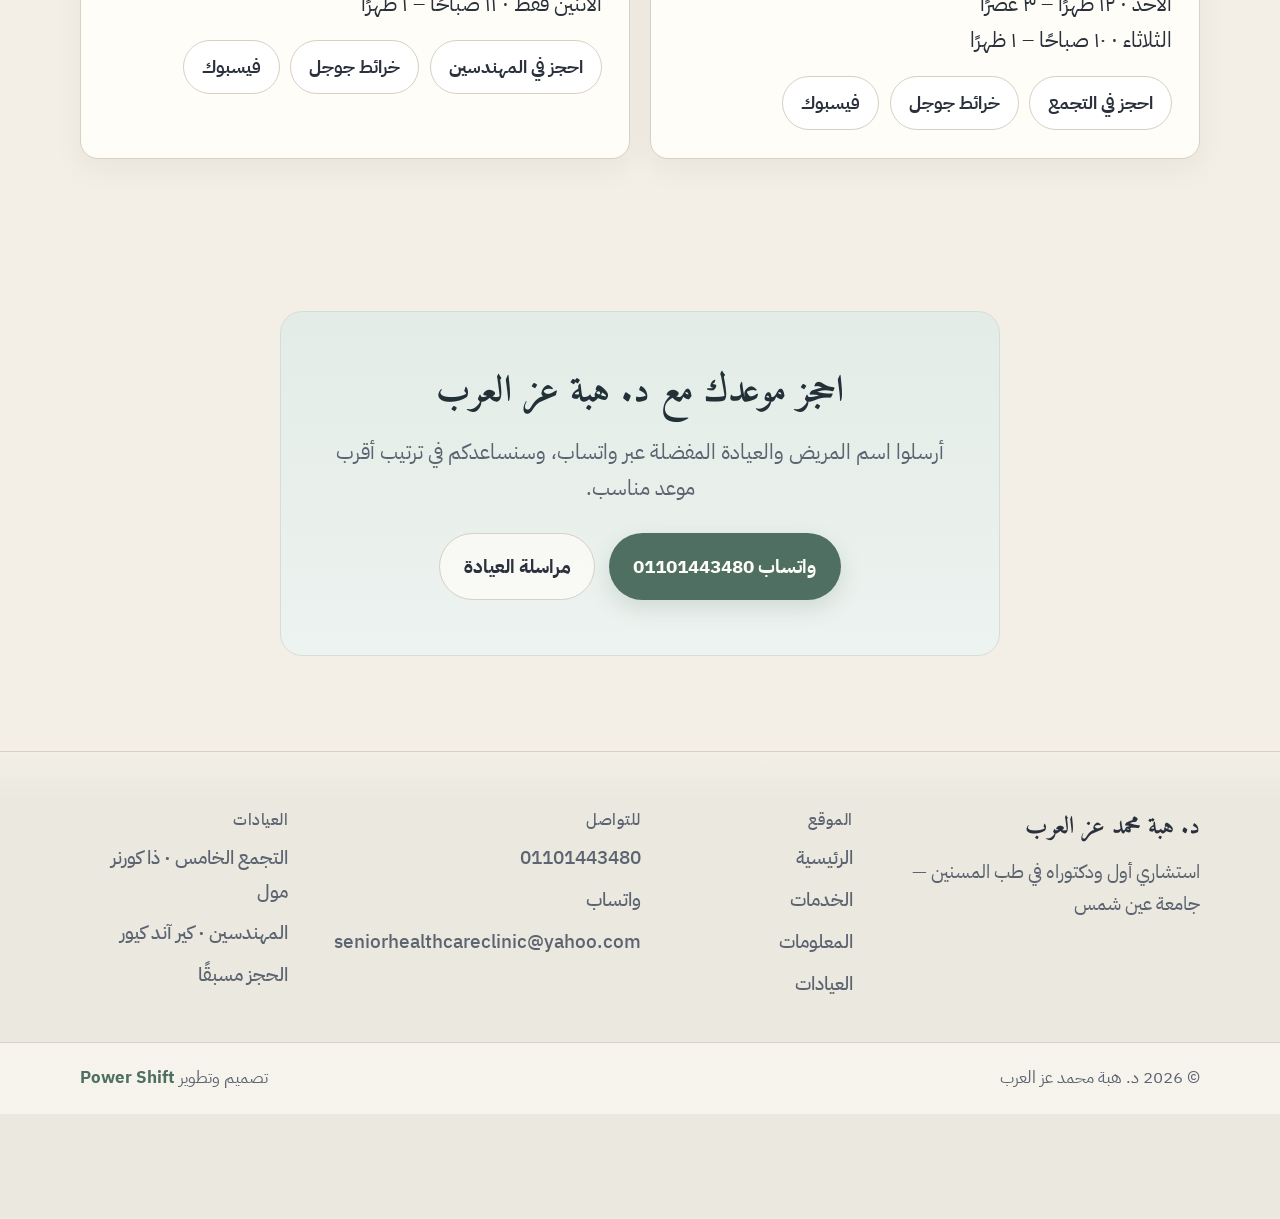
==== commit 51cec4c9: "Give the site a clearer clinic footer. Organize name, links, contact, and clinic names so patients c" ====
--- a/ar/index.html
+++ b/ar/index.html
@@ -315,12 +315,36 @@
   </main>
 
   <footer class="footer">
-    <div class="narrow">
-      <strong>د. هبة محمد عز العرب</strong>
-      <span>استشاري أول ودكتوراه في طب المسنين — جامعة عين شمس</span><br />
-      واتساب <a href="tel:+201101443480">01101443480</a>
-      · <a href="mailto:seniorhealthcareclinic@yahoo.com">seniorhealthcareclinic@yahoo.com</a>
-      <p class="ps">تصميم وتطوير الموقع بواسطة <a href="https://www.powershift.space" target="_blank" rel="noopener">Power Shift</a></p>
+    <div class="wrap footer-grid">
+      <div class="footer-brand">
+        <strong>د. هبة محمد عز العرب</strong>
+        <p>استشاري أول ودكتوراه في طب المسنين — جامعة عين شمس</p>
+      </div>
+      <nav class="footer-col" aria-label="روابط الموقع">
+        <p class="footer-label">الموقع</p>
+        <a href="/ar/">الرئيسية</a>
+        <a href="/ar/services/">الخدمات</a>
+        <a href="/ar/resources/">المعلومات</a>
+        <a href="/ar/#clinics">العيادات</a>
+      </nav>
+      <div class="footer-col">
+        <p class="footer-label">للتواصل</p>
+        <a href="tel:+201101443480">01101443480</a>
+        <a href="https://wa.me/201101443480" target="_blank" rel="noopener">واتساب</a>
+        <a href="mailto:seniorhealthcareclinic@yahoo.com">seniorhealthcareclinic@yahoo.com</a>
+      </div>
+      <div class="footer-col">
+        <p class="footer-label">العيادات</p>
+        <p>التجمع الخامس · ذا كورنر مول</p>
+        <p>المهندسين · كير آند كيور</p>
+        <p>الحجز مسبقًا</p>
+      </div>
+    </div>
+    <div class="footer-bar">
+      <div class="wrap footer-bar-inner">
+        <span>© 2026 د. هبة محمد عز العرب</span>
+        <span>تصميم وتطوير <a href="https://www.powershift.space" target="_blank" rel="noopener">Power Shift</a></span>
+      </div>
     </div>
   </footer>
 
--- a/css/styles.css
+++ b/css/styles.css
@@ -838,19 +838,100 @@
 }
 
 .footer {
-  padding: 2.6rem 0 6rem;
+  margin-top: 1rem;
+  padding: 0 0 5.5rem;
+  color: var(--muted);
+  font-size: 1rem;
+  background:
+    linear-gradient(180deg, transparent, rgba(79, 111, 98, 0.05) 2.5rem),
+    var(--bg);
   border-top: 1px solid var(--line);
-  color: var(--muted);
-  font-size: 1.02rem;
-}
-.footer strong {
+}
+
+.footer-grid {
+  display: grid;
+  gap: 2rem 2.4rem;
+  padding: 2.8rem 0 2.2rem;
+}
+
+@media (min-width: 720px) {
+  .footer-grid { grid-template-columns: 1.3fr 1fr; }
+}
+
+@media (min-width: 980px) {
+  .footer-grid { grid-template-columns: 1.45fr 0.8fr 1fr 1fr; align-items: start; }
+}
+
+.footer-brand strong {
+  display: block;
   color: var(--ink);
-  display: block;
-  margin-bottom: 0.25rem;
-  font-size: 1.18rem;
-}
-.footer a { color: var(--accent); font-weight: 650; text-decoration: none; }
-.footer .ps { margin-top: 1rem; font-size: 0.9rem; opacity: 0.85; }
+  font-family: var(--serif);
+  font-size: 1.28rem;
+  font-weight: 600;
+  margin-bottom: 0.4rem;
+}
+
+.footer-brand p {
+  margin: 0;
+  max-width: 22rem;
+  line-height: 1.7;
+}
+
+.footer-col {
+  display: flex;
+  flex-direction: column;
+  align-items: flex-start;
+  gap: 0.45rem;
+}
+
+.footer-label {
+  margin: 0 0 0.25rem;
+  color: var(--ink);
+  font-size: 0.82rem;
+  font-weight: 700;
+  letter-spacing: 0.08em;
+  text-transform: uppercase;
+}
+
+html[lang="ar"] .footer-label { letter-spacing: 0.03em; }
+
+.footer-col a,
+.footer-col p {
+  margin: 0;
+  color: var(--muted);
+  text-decoration: none;
+  font-weight: 500;
+}
+
+.footer-col a {
+  min-height: 32px;
+  display: inline-flex;
+  align-items: center;
+  transition: color 0.2s ease;
+}
+
+.footer-col a:hover,
+.footer-bar a:hover { color: var(--accent-deep); }
+
+.footer-bar {
+  border-top: 1px solid var(--line);
+  background: rgba(255, 253, 248, 0.55);
+}
+
+.footer-bar-inner {
+  display: flex;
+  flex-wrap: wrap;
+  justify-content: space-between;
+  gap: 0.6rem 1.2rem;
+  padding: 1rem 0 1.15rem;
+  font-size: 0.92rem;
+}
+
+.footer-bar a {
+  color: var(--accent);
+  font-weight: 650;
+  text-decoration: none;
+}
 
 .wa {
   position: fixed;
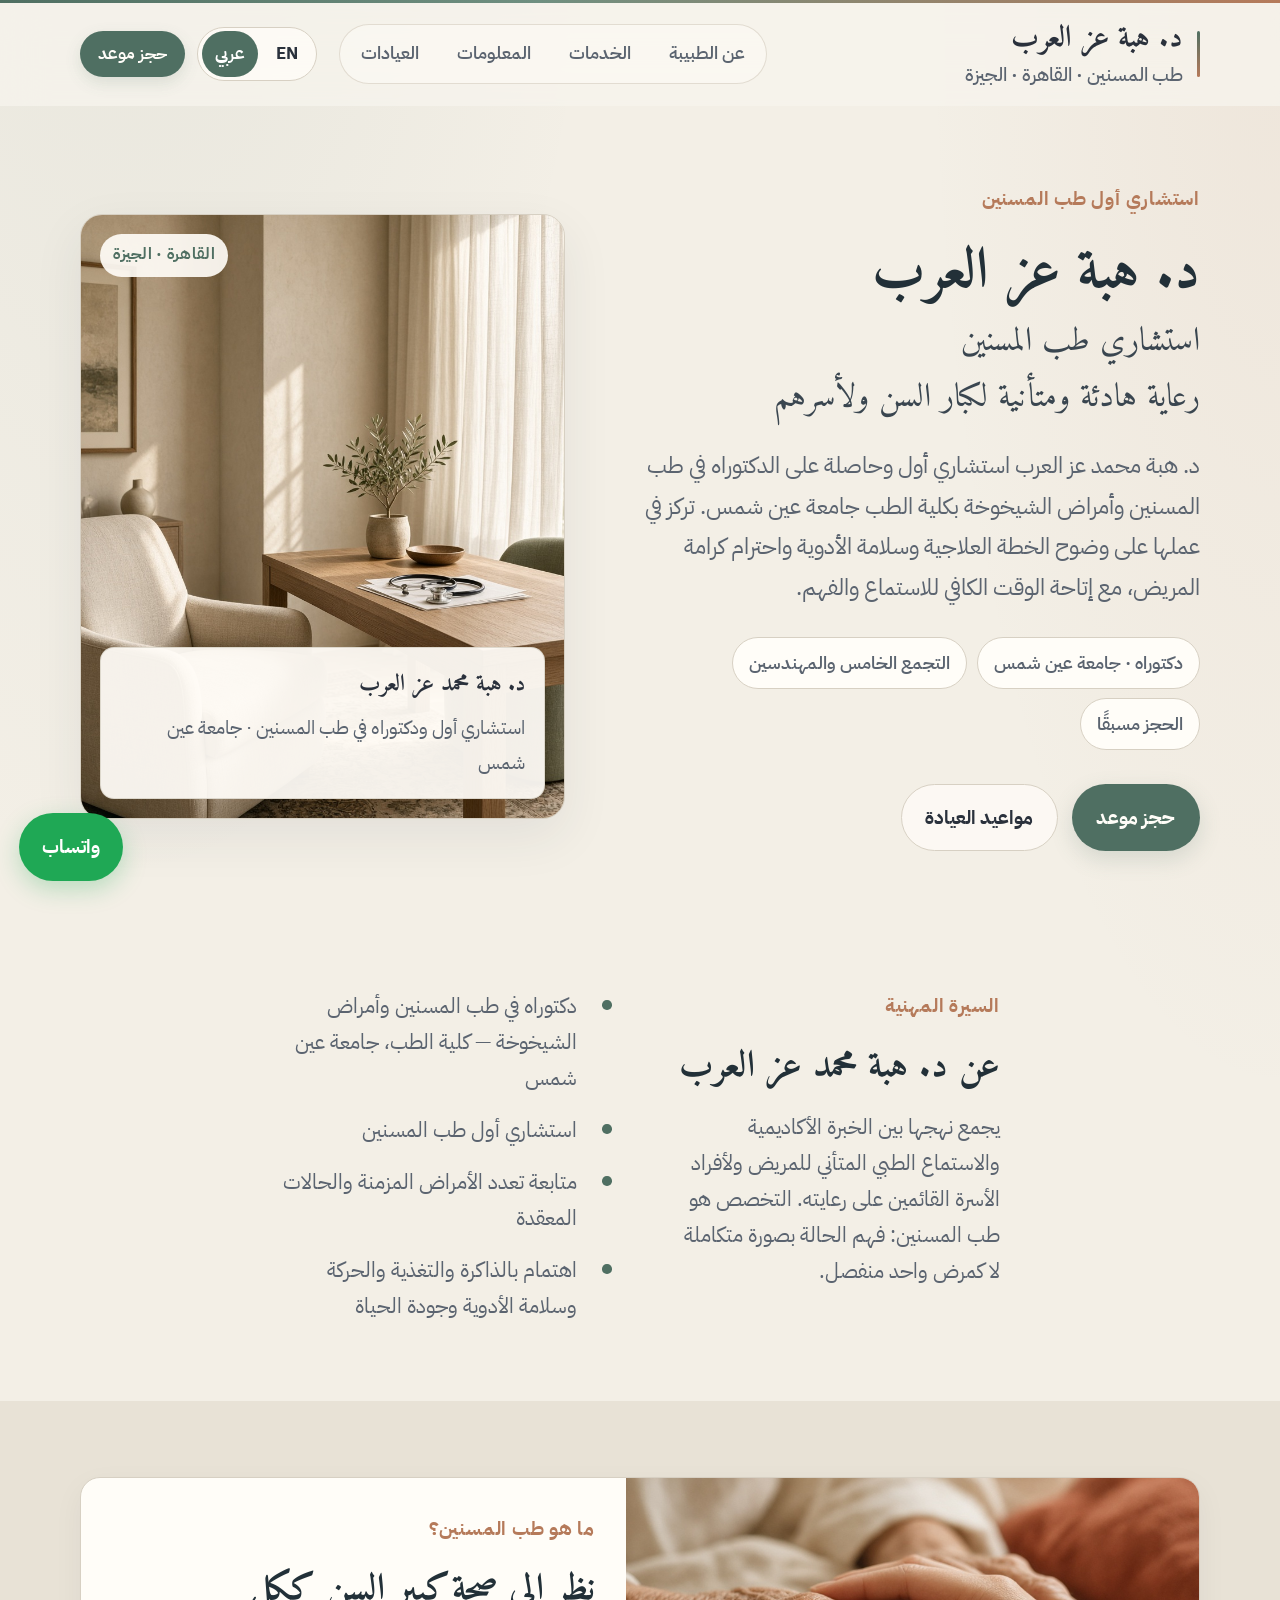
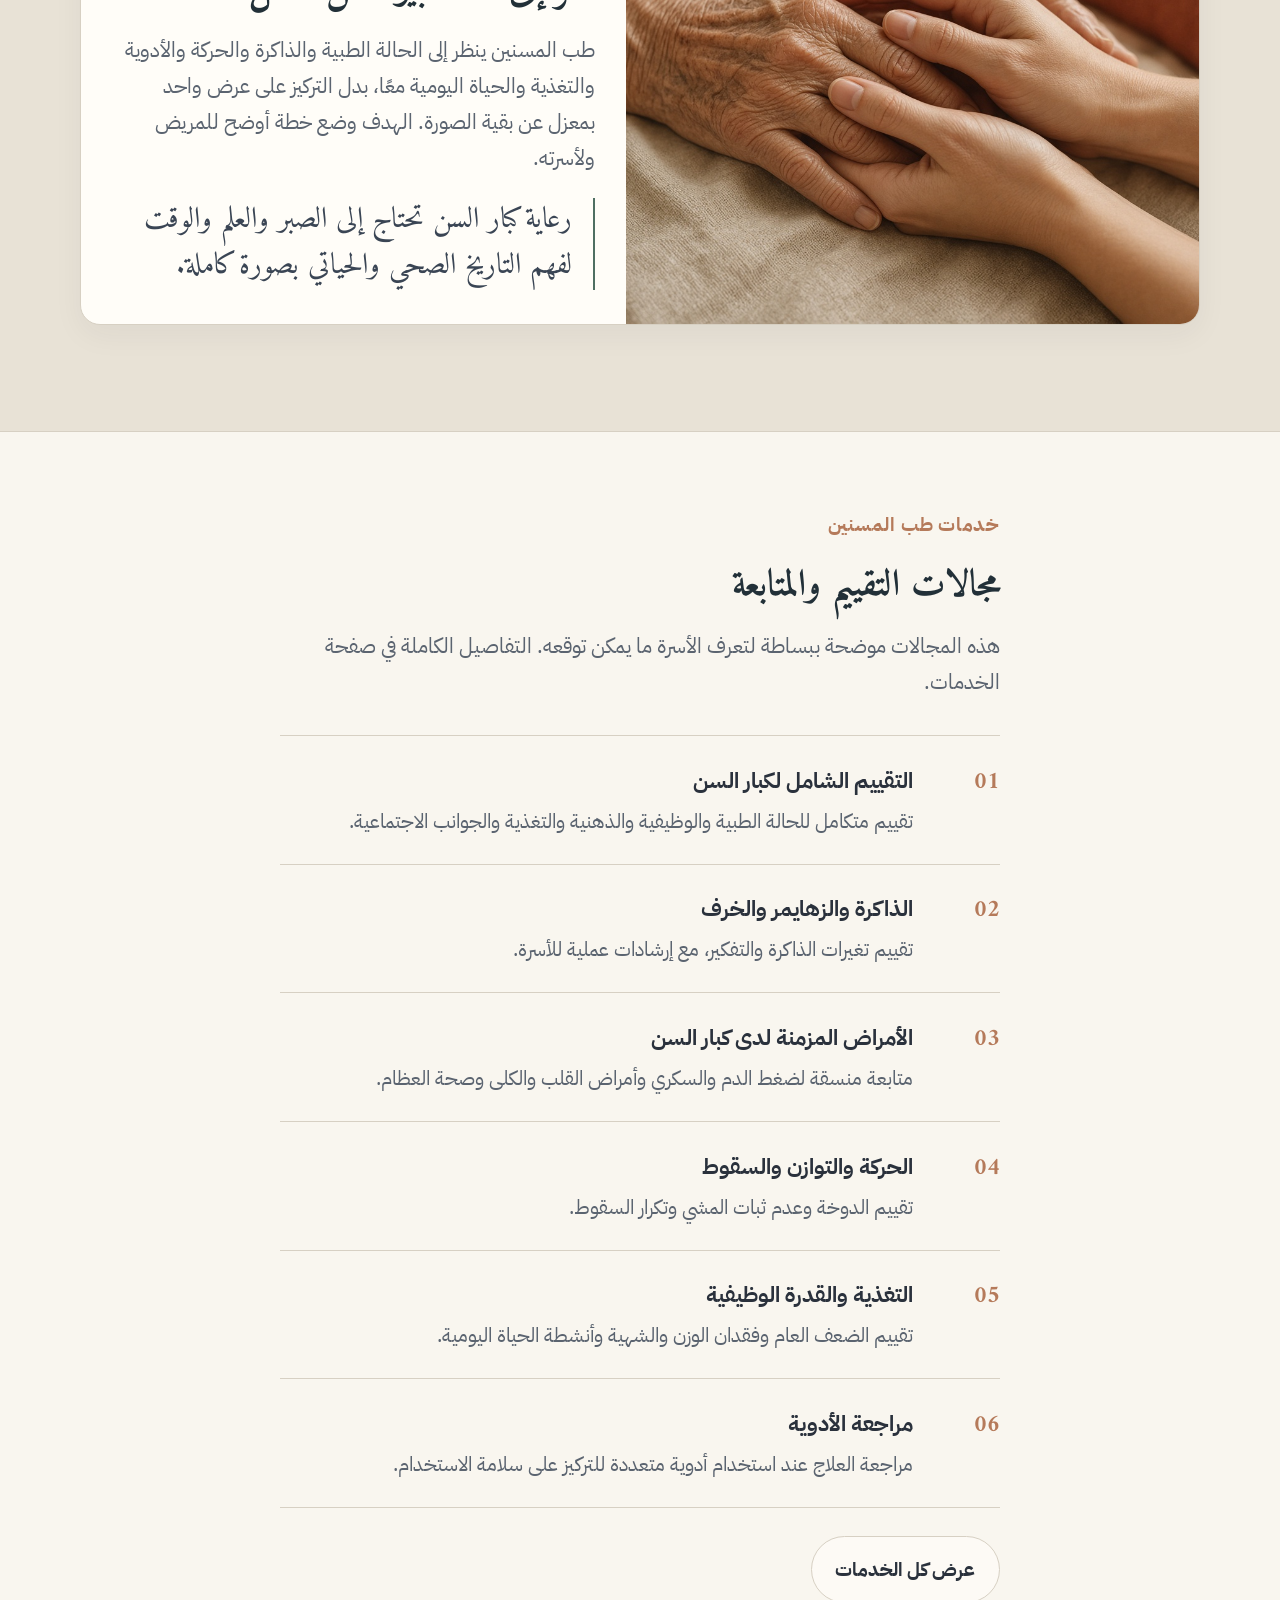
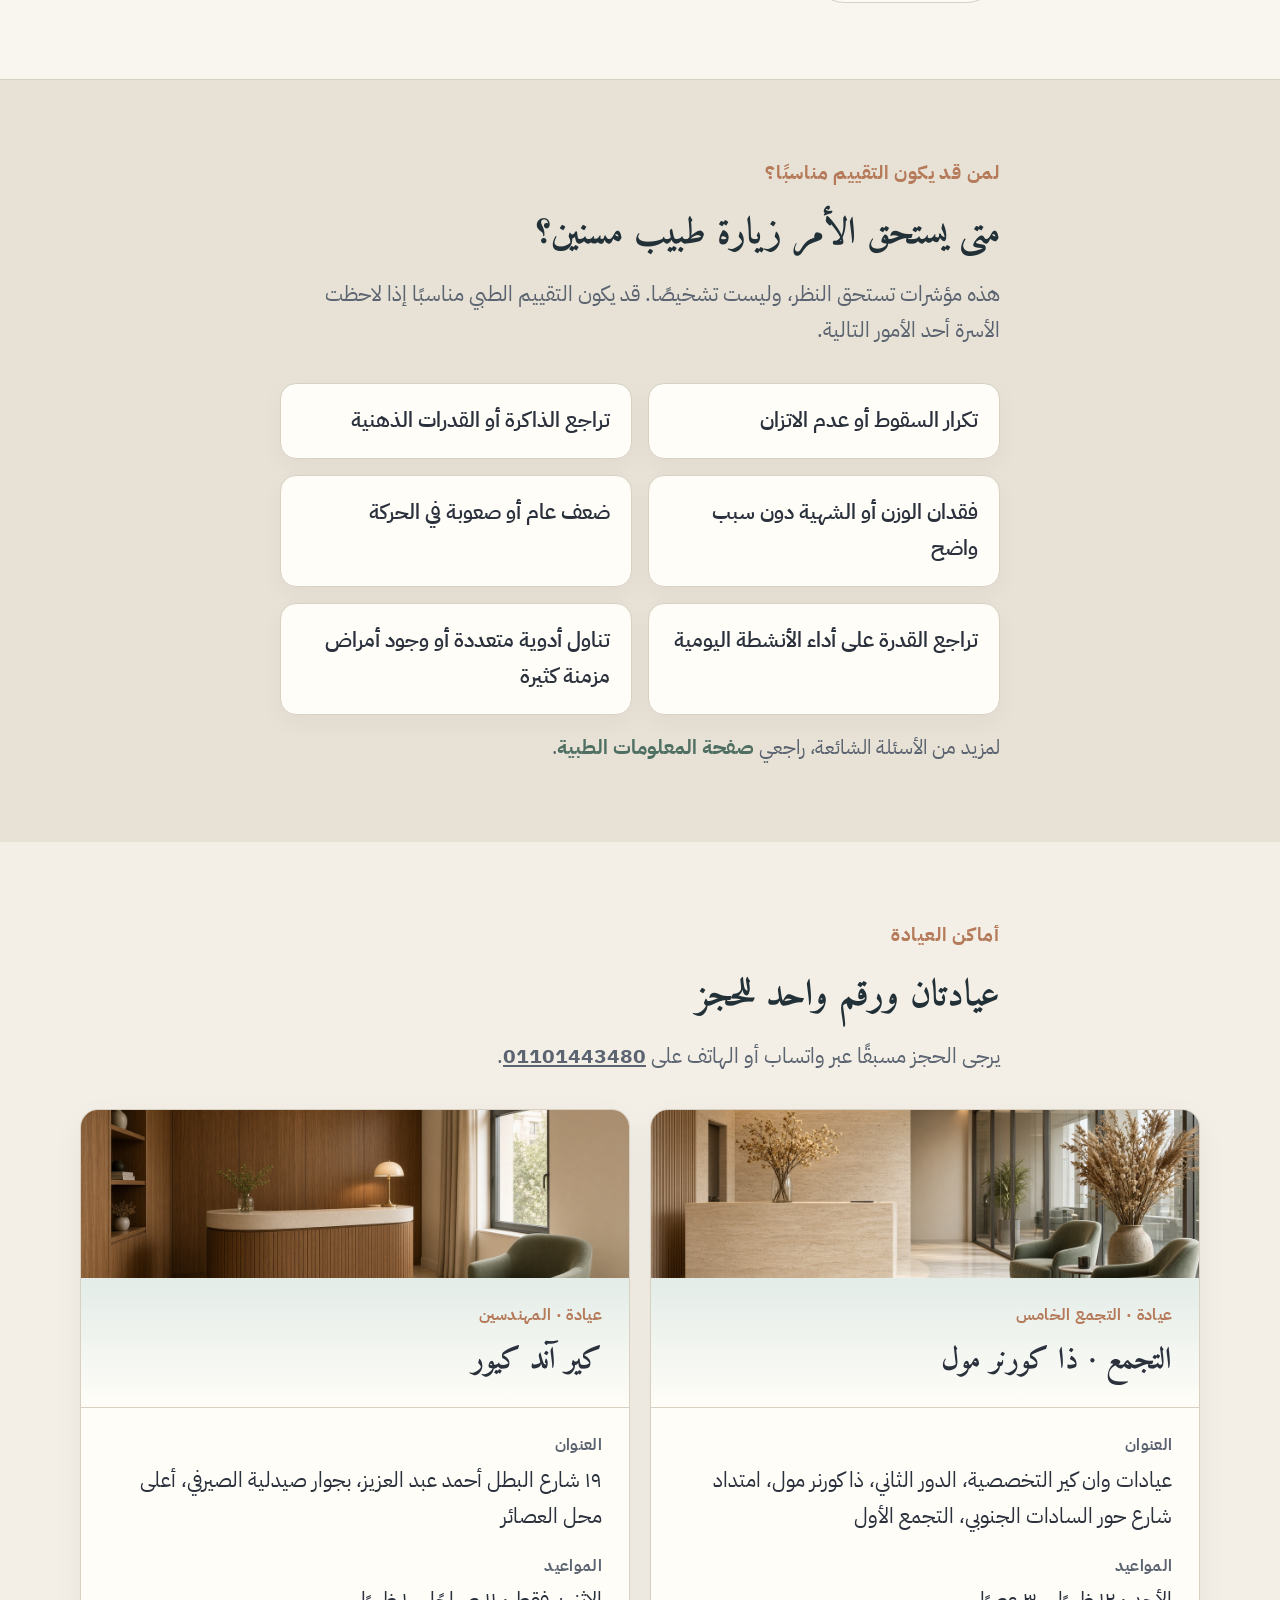
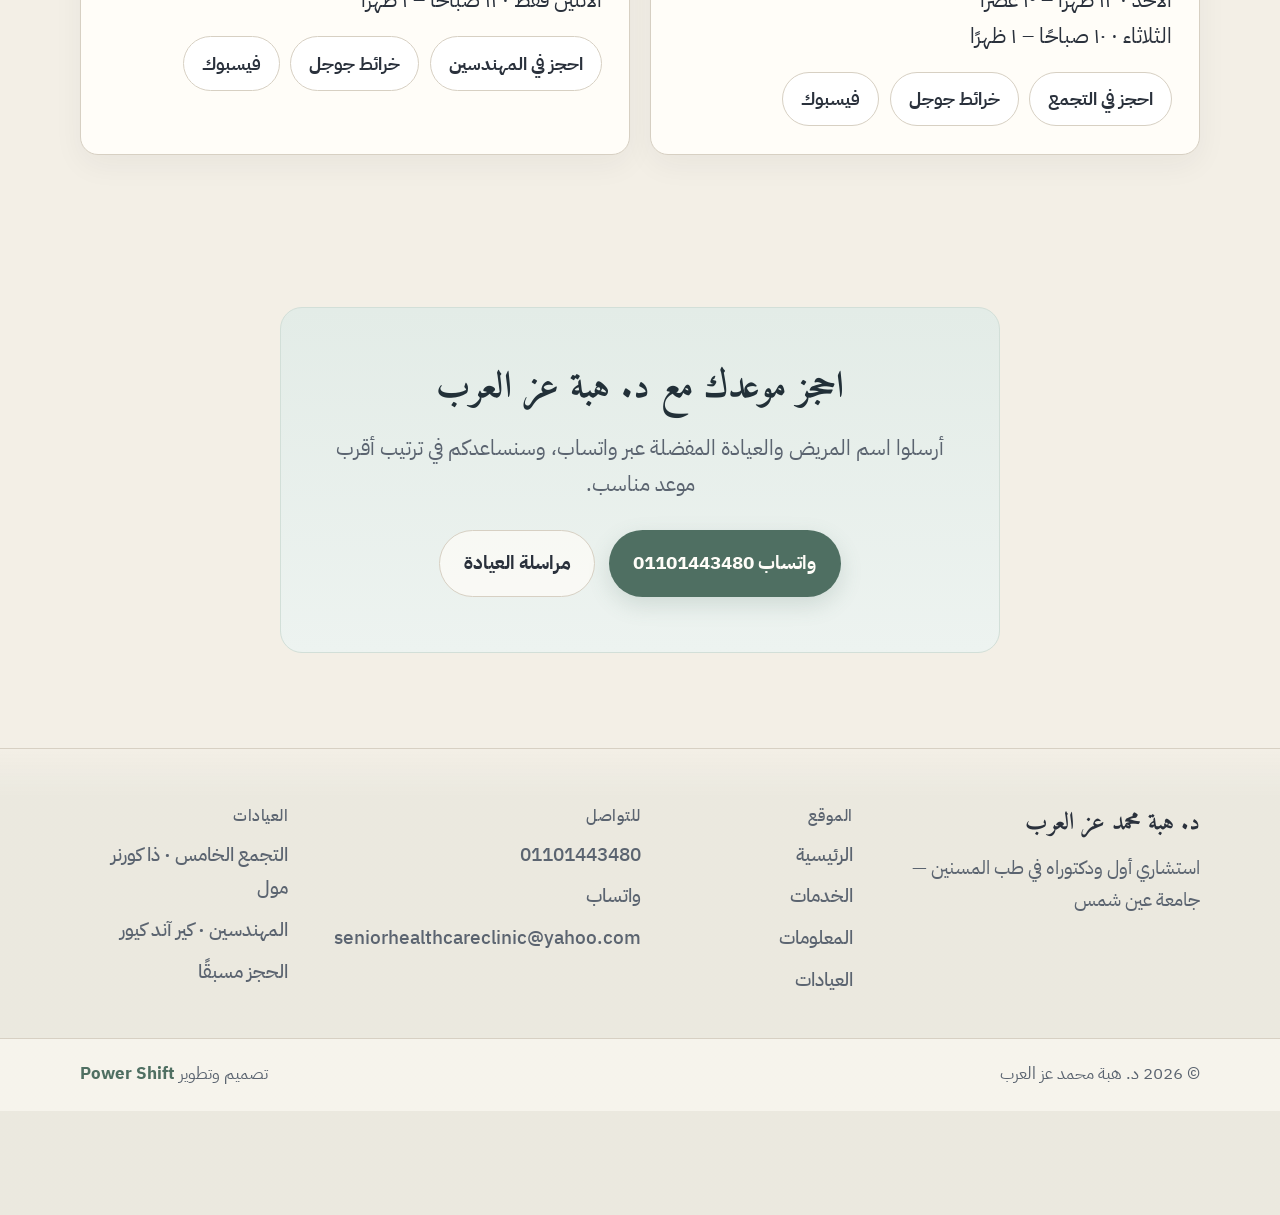
==== commit ea030780: "Refine the header into a calmer clinic bar. Add a sage accent, pill navigation, and a desktop bookin" ====
--- a/ar/index.html
+++ b/ar/index.html
@@ -96,8 +96,11 @@
   <header class="top">
     <div class="wrap top-inner">
       <a class="logo" href="/ar/">
-        <strong class="logo-ar">د. هبة عز العرب</strong>
-        <span class="logo-sub logo-sub-ar">طب المسنين · القاهرة · الجيزة</span>
+        <span class="logo-mark" aria-hidden="true"></span>
+        <span class="logo-text">
+          <strong class="logo-ar">د. هبة عز العرب</strong>
+          <span class="logo-sub logo-sub-ar">طب المسنين · القاهرة · الجيزة</span>
+        </span>
       </a>
       <nav class="nav" id="site-nav" aria-label="التنقل الرئيسي">
         <a href="/ar/#about">عن الطبيبة</a>
@@ -110,6 +113,7 @@
           <a href="/en/" hreflang="en">EN</a>
           <a href="/ar/" hreflang="ar" aria-current="page">عربي</a>
         </div>
+        <a class="header-book" href="https://wa.me/201101443480" target="_blank" rel="noopener">حجز موعد</a>
         <button class="nav-toggle" type="button" aria-expanded="false" aria-controls="site-nav" aria-label="القائمة">
           <span></span>
         </button>
--- a/css/styles.css
+++ b/css/styles.css
@@ -94,36 +94,57 @@
   position: sticky;
   top: 0;
   z-index: 40;
-  background: rgba(243, 239, 230, 0.78);
-  backdrop-filter: blur(20px) saturate(1.2);
+  background: rgba(247, 244, 237, 0.78);
+  backdrop-filter: blur(22px) saturate(1.25);
   border-bottom: 1px solid transparent;
-  transition: background 0.25s ease, border-color 0.25s ease, box-shadow 0.25s ease;
+  transition: background 0.28s ease, border-color 0.28s ease, box-shadow 0.28s ease;
+}
+.top::before {
+  content: "";
+  display: block;
+  height: 3px;
+  background: linear-gradient(90deg, var(--accent) 0%, #6f8f80 42%, var(--warm) 100%);
 }
 .top.is-scrolled {
-  background: rgba(243, 239, 230, 0.94);
-  border-bottom-color: rgba(79, 111, 98, 0.16);
-  box-shadow: 0 10px 30px rgba(42, 49, 60, 0.06);
+  background: rgba(247, 244, 237, 0.96);
+  border-bottom-color: rgba(79, 111, 98, 0.18);
+  box-shadow: 0 12px 36px rgba(42, 49, 60, 0.08);
 }
 
 .top-inner {
   display: flex;
   align-items: center;
-  gap: 1rem;
-  min-height: 5.7rem;
-  padding-block: 0.7rem;
+  gap: 1.15rem;
+  min-height: 5.35rem;
+  padding-block: 0.65rem;
 }
 
 .logo {
   display: flex;
-  flex-direction: column;
-  justify-content: center;
-  align-items: flex-start;
-  gap: 0.08rem;
+  flex-direction: row;
+  justify-content: flex-start;
+  align-items: center;
+  gap: 0.75rem;
   text-decoration: none;
   min-width: 0;
   flex: 1 1 auto;
   line-height: 1.2;
   text-align: start;
+}
+
+.logo-mark {
+  width: 3px;
+  height: 2.45rem;
+  border-radius: 99px;
+  background: linear-gradient(180deg, var(--accent), var(--warm));
+  flex-shrink: 0;
+}
+
+.logo-text {
+  display: flex;
+  flex-direction: column;
+  min-width: 0;
+  gap: 0.06rem;
 }
 
 .logo-en,
@@ -177,32 +198,35 @@
 .nav {
   display: flex;
   align-items: center;
-  gap: 1.35rem;
+  gap: 0.2rem;
   margin-inline-start: auto;
+  padding: 0.2rem;
+  border-radius: 999px;
+  background: rgba(255, 253, 248, 0.45);
+  border: 1px solid rgba(215, 208, 195, 0.7);
 }
 
 .nav a {
   position: relative;
   text-decoration: none;
-  font-size: 1rem;
-  padding-block: 0.2rem;
-  transition: color 0.22s ease;
-}
-.nav a::after {
-  content: "";
-  position: absolute;
-  inset-inline: 0;
-  bottom: -0.35rem;
-  height: 2px;
-  background: var(--accent);
-  transform: scaleX(0);
-  transform-origin: center;
-  transition: transform 0.22s ease;
-}
+  font-size: 0.96rem;
+  font-weight: 600;
+  padding: 0.48rem 0.9rem;
+  border-radius: 999px;
+  color: var(--muted);
+  transition: color 0.22s ease, background 0.22s ease;
+}
+.nav a::after { display: none; }
 .nav a:hover,
-.nav a:focus-visible { color: var(--ink); }
-.nav a:hover::after,
-.nav a:focus-visible::after { transform: scaleX(1); }
+.nav a:focus-visible {
+  color: var(--ink);
+  background: rgba(255, 253, 248, 0.95);
+}
+.nav a.is-current {
+  color: var(--accent-deep);
+  background: #fff;
+  box-shadow: 0 4px 14px rgba(42, 49, 60, 0.06);
+}
 
 .header-tools {
   display: flex;
@@ -245,8 +269,29 @@
   color: white;
 }
 
-.nav a.is-current { color: var(--accent-deep); }
-.nav a.is-current::after { transform: scaleX(1); }
+.header-book {
+  display: none;
+  align-items: center;
+  justify-content: center;
+  min-height: 2.45rem;
+  padding: 0.4rem 0.95rem;
+  border-radius: 999px;
+  background: var(--accent);
+  color: var(--paper);
+  text-decoration: none;
+  font-weight: 700;
+  font-size: 0.9rem;
+  box-shadow: 0 6px 16px rgba(79, 111, 98, 0.16);
+  transition: background 0.2s ease, transform 0.2s ease;
+}
+.header-book:hover {
+  background: var(--accent-deep);
+  transform: translateY(-1px);
+}
+
+@media (min-width: 1080px) {
+  .header-book { display: inline-flex; }
+}
 
 .book,
 .btn {
@@ -972,19 +1017,22 @@
   .nav {
     display: none;
     position: absolute;
-    inset-inline: 0;
-    top: 100%;
-    background: rgba(243, 239, 230, 0.98);
-    border-bottom: 1px solid var(--line);
-    padding: 0.6rem 1.25rem 1rem;
+    inset-inline: 0.75rem;
+    top: calc(100% + 0.35rem);
+    background: rgba(255, 253, 248, 0.98);
+    border: 1px solid var(--line);
+    border-radius: 16px;
+    box-shadow: 0 18px 40px rgba(42, 49, 60, 0.1);
+    padding: 0.45rem;
     flex-direction: column;
     align-items: stretch;
-    gap: 0;
+    gap: 0.15rem;
   }
   .nav.is-open { display: flex; }
   .nav a {
-    padding: 0.75rem 0;
-    border-bottom: 1px solid var(--line);
+    padding: 0.8rem 0.9rem;
+    border-radius: 12px;
+    border-bottom: 0;
   }
   .top { position: sticky; }
   .top-inner { position: relative; }
